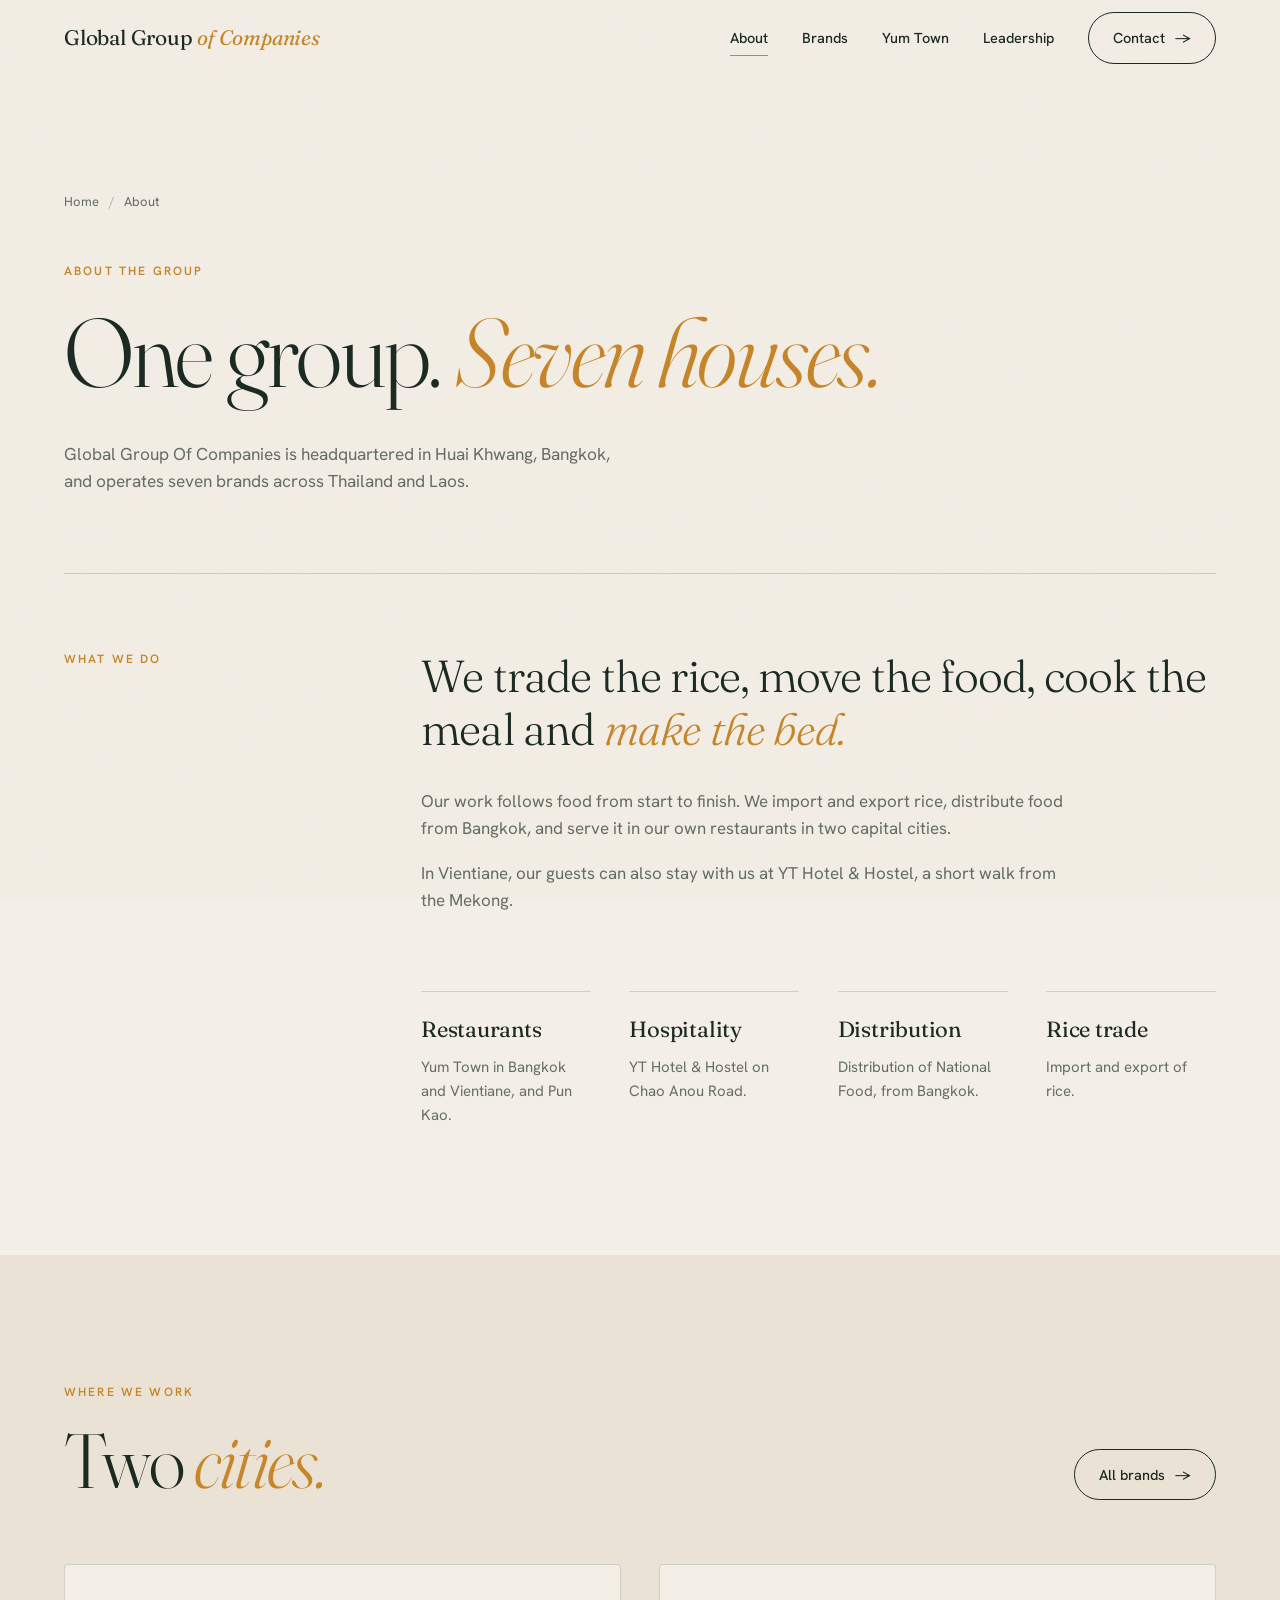
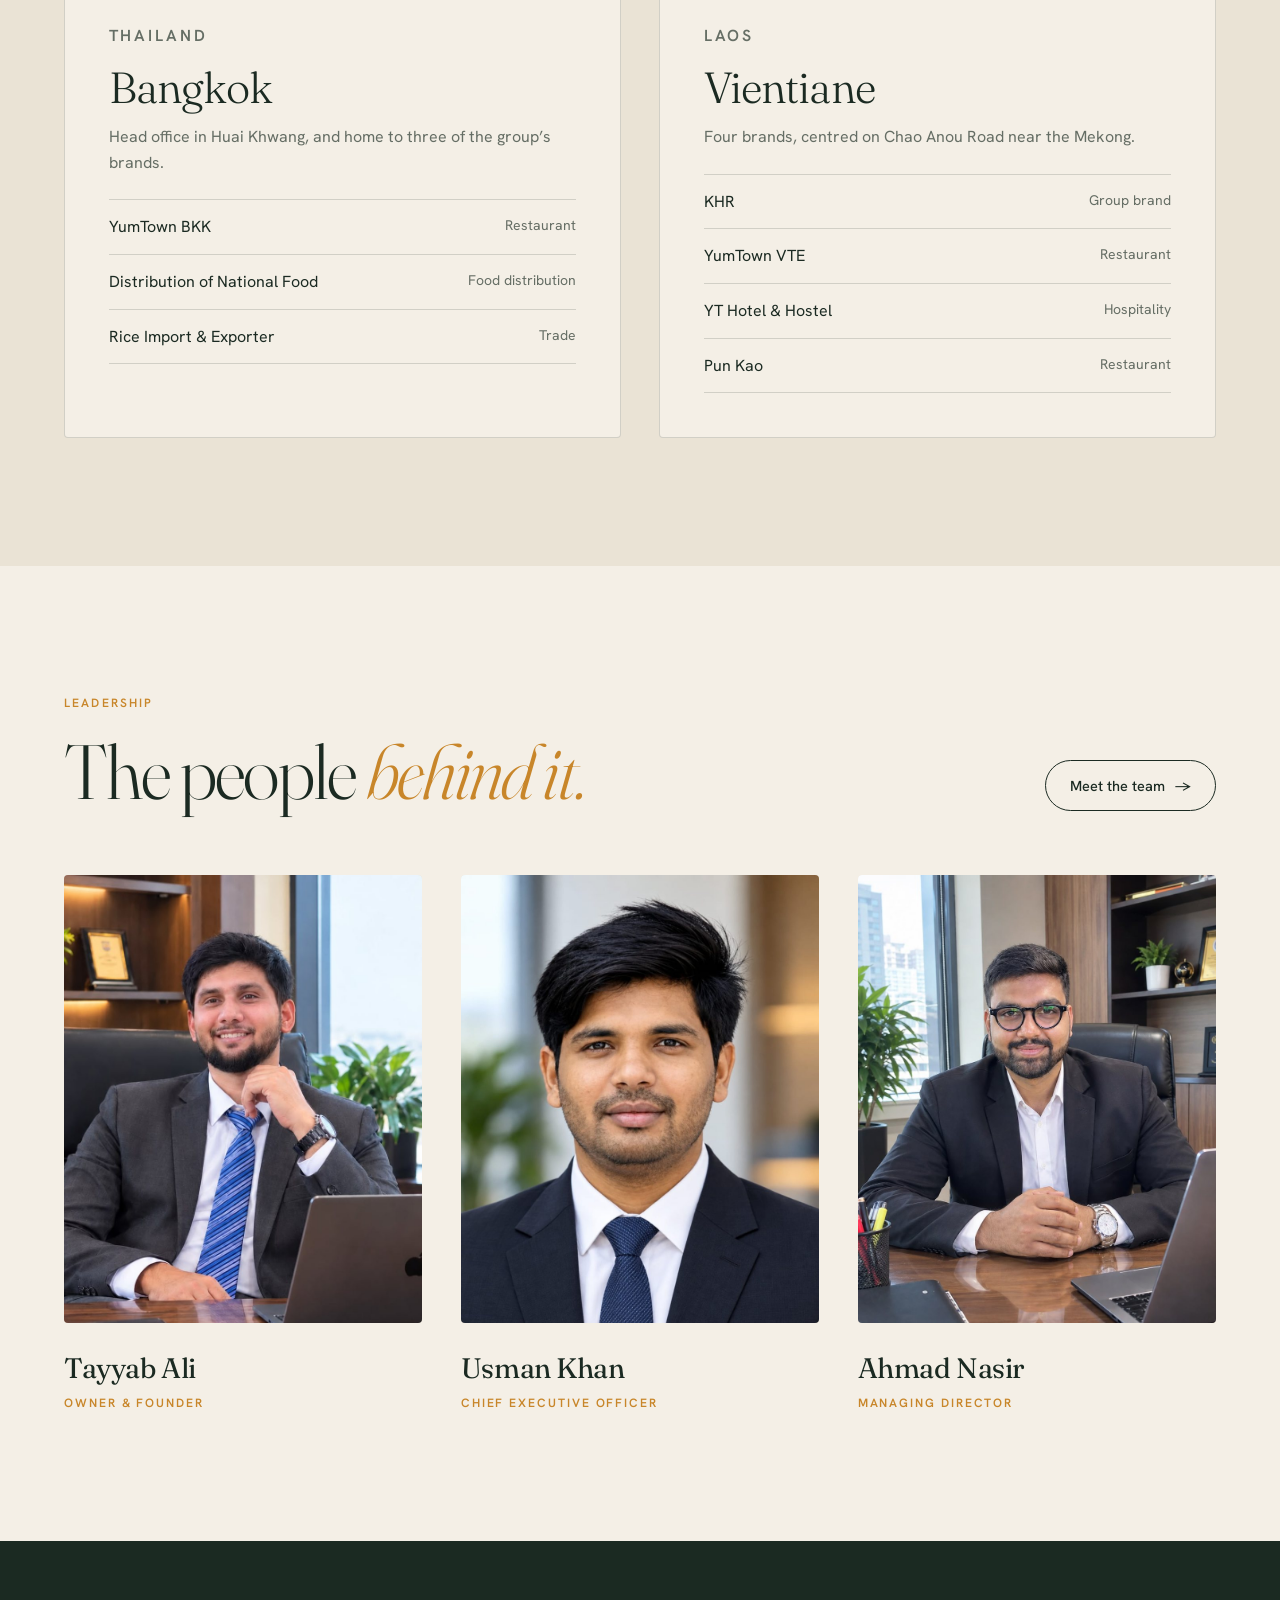
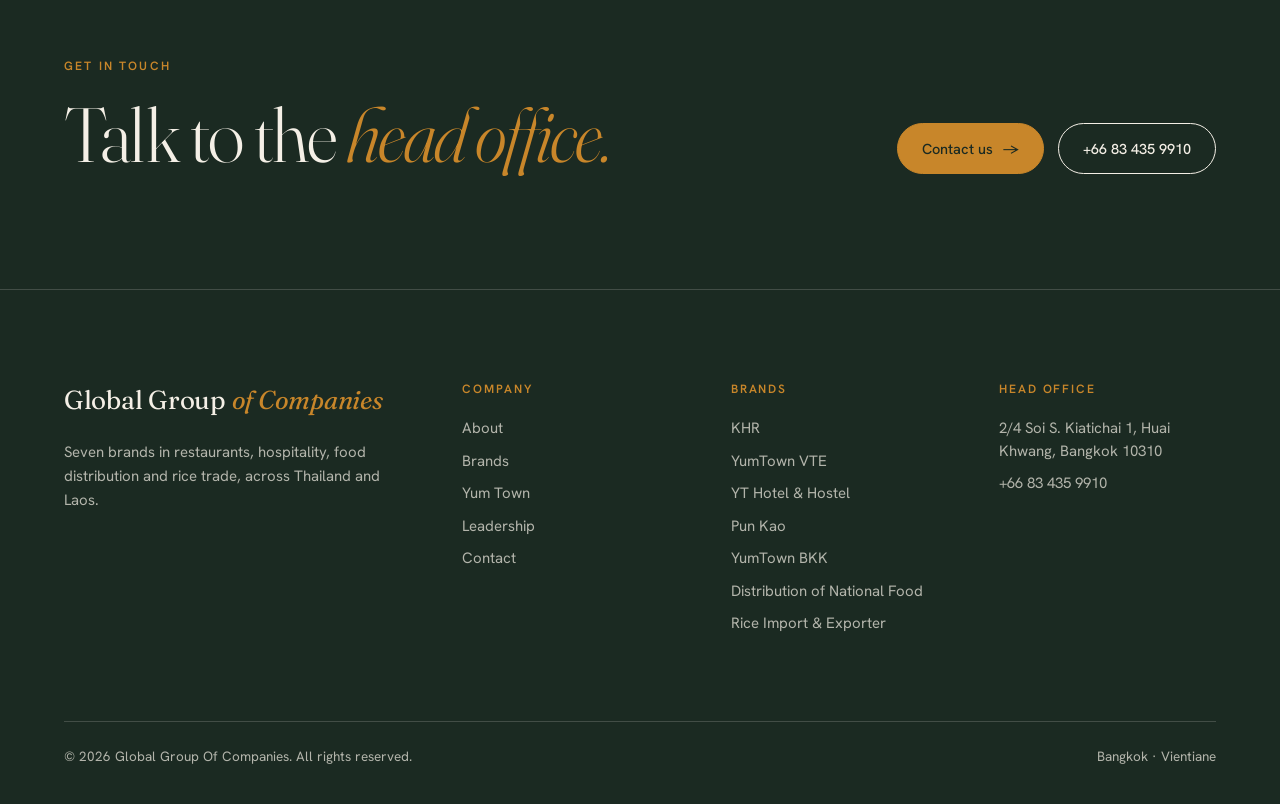
==== about.html @ f0f574a0 "Publish site" ====
<!DOCTYPE html>
<html lang="en">
<head>
<meta charset="utf-8">
<meta name="viewport" content="width=device-width, initial-scale=1">
<title>About | Global Group Of Companies</title>
<meta name="description" content="About Global Group Of Companies: a Bangkok-headquartered group of seven brands in restaurants, hospitality, food distribution and rice trade in Thailand and Laos.">
<meta name="theme-color" content="#1B2A22">
<meta property="og:title" content="About | Global Group Of Companies">
<meta property="og:description" content="About Global Group Of Companies: a Bangkok-headquartered group of seven brands in restaurants, hospitality, food distribution and rice trade in Thailand and Laos.">
<meta property="og:type" content="website">
<link rel="icon" href="data:image/svg+xml,%3Csvg xmlns='http://www.w3.org/2000/svg' viewBox='0 0 64 64'%3E%3Crect width='64' height='64' rx='12' fill='%231B2A22'/%3E%3Ctext x='32' y='43' font-family='Georgia,serif' font-size='34' fill='%23C8862A' text-anchor='middle'%3EG%3C/text%3E%3C/svg%3E">
<link rel="preconnect" href="https://fonts.googleapis.com">
<link rel="preconnect" href="https://fonts.gstatic.com" crossorigin>
<link href="https://fonts.googleapis.com/css2?family=Fraunces:ital,opsz,wght@0,9..144,300..600;1,9..144,300..500&family=Hanken+Grotesk:wght@400;500;600&display=swap" rel="stylesheet">
<link rel="stylesheet" href="assets/style.css">
<script>document.documentElement.classList.add('js');</script>
</head>
<body>

<header class="site-header">
  <div class="wrap nav">
    <a href="index.html" class="wordmark" aria-label="Global Group Of Companies, home">Global Group <span>of Companies</span></a>
    <nav class="nav-links" id="nav-links" aria-label="Main">
      <a href="about.html" aria-current="page">About</a>
      <a href="brands.html">Brands</a>
      <a href="yum-town.html">Yum Town</a>
      <a href="leadership.html">Leadership</a>
      <a href="contact.html" class="btn">Contact <span class="arrow" aria-hidden="true">&rarr;</span></a>
    </nav>
    <button class="nav-toggle" id="nav-toggle" aria-label="Open menu" aria-expanded="false" aria-controls="nav-links"><span></span><span></span></button>
  </div>
</header>

<main>

<section class="page-hero">
  <div class="wrap">
    <nav class="crumbs reveal" aria-label="Breadcrumb">
      <a href="index.html">Home</a>
      <span aria-hidden="true">/</span> <span aria-current="page">About</span>
    </nav>
    <p class="eyebrow reveal">About the group</p>
    <h1 class="display reveal" style="--d:.08s">One group. <em>Seven houses.</em></h1>
    <p class="lede reveal" style="--d:.16s">Global Group Of Companies is headquartered in Huai Khwang, Bangkok, and operates seven brands across Thailand and Laos.</p>
    <div class="rule"></div>
  </div>
</section>

<section class="section" style="padding-top:0">
  <div class="wrap">
    <div class="split">
      <p class="eyebrow reveal">What we do</p>
      <div>
        <p class="big reveal">We trade the rice, move the food, cook the meal and <em>make the bed.</em></p>
        <div class="prose reveal">
          <p>Our work follows food from start to finish. We import and export rice, distribute food from Bangkok, and serve it in our own restaurants in two capital cities.</p>
          <p>In Vientiane, our guests can also stay with us at YT Hotel &amp; Hostel, a short walk from the Mekong.</p>
        </div>

        <div class="pillars">
          <div class="pillar reveal"><h3>Restaurants</h3><p>Yum Town in Bangkok and Vientiane, and Pun Kao.</p></div>
          <div class="pillar reveal" style="--d:.08s"><h3>Hospitality</h3><p>YT Hotel &amp; Hostel on Chao Anou Road.</p></div>
          <div class="pillar reveal" style="--d:.16s"><h3>Distribution</h3><p>Distribution of National Food, from Bangkok.</p></div>
          <div class="pillar reveal" style="--d:.24s"><h3>Rice trade</h3><p>Import and export of rice.</p></div>
        </div>
      </div>
    </div>
  </div>
</section>

<section class="section tint">
  <div class="wrap">
    <div class="section-head">
      <div>
        <p class="eyebrow reveal">Where we work</p>
        <h2 class="display reveal" style="--d:.08s">Two <em>cities.</em></h2>
      </div>
      <a class="btn reveal" href="brands.html">All brands <span class="arrow" aria-hidden="true">&rarr;</span></a>
    </div>

    <div class="cards">
      <div class="card reveal" style="--d:0.0s">
        <p class="eyebrow">Thailand</p>
        <h3>Bangkok</h3>
        <p>Head office in Huai Khwang, and home to three of the group&rsquo;s brands.</p>
        <ul>
          <li><a href="brands/yumtown-bangkok.html">YumTown BKK <span>Restaurant</span></a></li>
          <li><a href="brands/distribution-of-national-food.html">Distribution of National Food <span>Food distribution</span></a></li>
          <li><a href="brands/rice-import-export.html">Rice Import &amp; Exporter <span>Trade</span></a></li>
        </ul>
      </div>
      <div class="card reveal" style="--d:0.1s">
        <p class="eyebrow">Laos</p>
        <h3>Vientiane</h3>
        <p>Four brands, centred on Chao Anou Road near the Mekong.</p>
        <ul>
          <li><a href="brands/khr.html">KHR <span>Group brand</span></a></li>
          <li><a href="brands/yumtown-vientiane.html">YumTown VTE <span>Restaurant</span></a></li>
          <li><a href="brands/yt-hotel-hostel.html">YT Hotel &amp; Hostel <span>Hospitality</span></a></li>
          <li><a href="brands/pun-kao.html">Pun Kao <span>Restaurant</span></a></li>
        </ul>
      </div>
    </div>
  </div>
</section>

<section class="section">
  <div class="wrap">
    <div class="section-head">
      <div>
        <p class="eyebrow reveal">Leadership</p>
        <h2 class="display reveal" style="--d:.08s">The people <em>behind it.</em></h2>
      </div>
      <a class="btn reveal" href="leadership.html">Meet the team <span class="arrow" aria-hidden="true">&rarr;</span></a>
    </div>

    <div class="people-grid">
      <div class="person reveal" style="--d:0.0s">
        <div class="portrait"><img src="images/tayyab-ali.jpg" alt="Tayyab Ali" decoding="async"></div>
        <h3>Tayyab Ali</h3>
        <p class="role">Owner &amp; Founder</p>
      </div>
      <div class="person reveal" style="--d:0.1s">
        <div class="portrait"><img src="images/usman-khan.jpg" alt="Usman Khan" decoding="async"></div>
        <h3>Usman Khan</h3>
        <p class="role">Chief Executive Officer</p>
      </div>
      <div class="person reveal" style="--d:0.2s">
        <div class="portrait"><img src="images/ahmad-nasir.jpg" alt="Ahmad Nasir" decoding="async"></div>
        <h3>Ahmad Nasir</h3>
        <p class="role">Managing Director</p>
      </div>
    </div>
  </div>
</section>

<section class="cta dark">
  <div class="wrap cta-grid">
    <div>
      <p class="eyebrow reveal">Get in touch</p>
      <h2 class="display reveal" style="--d:.08s">Talk to the <em>head office.</em></h2>
    </div>
    <div class="actions reveal" style="--d:.16s">
      <a class="btn solid" href="contact.html">Contact us <span class="arrow" aria-hidden="true">&rarr;</span></a>
      <a class="btn" href="tel:+66834359910">+66 83 435 9910</a>
    </div>
  </div>
</section>
</main>

<footer class="site-footer">
  <div class="wrap">
    <div class="foot-grid">
      <div>
        <a href="index.html" class="wordmark">Global Group <span>of Companies</span></a>
        <p>Seven brands in restaurants, hospitality, food distribution and rice trade, across Thailand and Laos.</p>
      </div>
      <div>
        <h4>Company</h4>
        <ul>
          <li><a href="about.html">About</a></li>
          <li><a href="brands.html">Brands</a></li>
          <li><a href="yum-town.html">Yum Town</a></li>
          <li><a href="leadership.html">Leadership</a></li>
          <li><a href="contact.html">Contact</a></li>
        </ul>
      </div>
      <div>
        <h4>Brands</h4>
        <ul>
          <li><a href="brands/khr.html">KHR</a></li>
          <li><a href="brands/yumtown-vientiane.html">YumTown VTE</a></li>
          <li><a href="brands/yt-hotel-hostel.html">YT Hotel &amp; Hostel</a></li>
          <li><a href="brands/pun-kao.html">Pun Kao</a></li>
          <li><a href="brands/yumtown-bangkok.html">YumTown BKK</a></li>
          <li><a href="brands/distribution-of-national-food.html">Distribution of National Food</a></li>
          <li><a href="brands/rice-import-export.html">Rice Import &amp; Exporter</a></li>
        </ul>
      </div>
      <div>
        <h4>Head office</h4>
        <ul>
          <li>2/4 Soi S. Kiatichai 1, Huai Khwang, Bangkok 10310</li>
          <li><a href="tel:+66834359910">+66 83 435 9910</a></li>
        </ul>
      </div>
    </div>
    <div class="foot-base">
      <span>&copy; <span data-year>2026</span> Global Group Of Companies. All rights reserved.</span>
      <span>Bangkok &middot; Vientiane</span>
    </div>
  </div>
</footer>

<script src="assets/main.js"></script>
</body>
</html>
---- assets/style.css ----
:root {
  --paper: #F4EFE6;
  --paper-deep: #EAE3D5;
  --ink: #1B2A22;
  --forest: #24402F;
  --saffron: #C8862A;
  --line: rgba(27, 42, 34, .16);
  --line-light: rgba(244, 239, 230, .18);
  --muted: rgba(27, 42, 34, .66);
  --muted-light: rgba(244, 239, 230, .7);
  --serif: "Fraunces", Georgia, "Times New Roman", serif;
  --sans: "Hanken Grotesk", "Helvetica Neue", Arial, sans-serif;
  --gutter: clamp(20px, 5vw, 72px);
  --section: clamp(80px, 10vw, 152px);
  --ease: cubic-bezier(.2, .7, .2, 1);
}

*, *::before, *::after { box-sizing: border-box; }
html { scroll-behavior: smooth; -webkit-text-size-adjust: 100%; }
body {
  margin: 0;
  background: var(--paper);
  color: var(--ink);
  font-family: var(--sans);
  font-size: 17px;
  line-height: 1.6;
  -webkit-font-smoothing: antialiased;
  overflow-x: hidden;
}
img, svg, iframe { display: block; max-width: 100%; }
a { color: inherit; text-decoration: none; }
h1, h2, h3, p, dl, dd { margin: 0; }
ul { margin: 0; padding: 0; list-style: none; }
:focus-visible { outline: 2px solid var(--saffron); outline-offset: 4px; border-radius: 2px; }
::selection { background: var(--saffron); color: var(--paper); }

/* film grain */
body::after {
  content: "";
  position: fixed; inset: 0;
  pointer-events: none;
  z-index: 100;
  opacity: .07;
  mix-blend-mode: multiply;
  background-image: url("data:image/svg+xml,%3Csvg xmlns='http://www.w3.org/2000/svg' width='180' height='180'%3E%3Cfilter id='n'%3E%3CfeTurbulence type='fractalNoise' baseFrequency='.9' numOctaves='2' stitchTiles='stitch'/%3E%3C/filter%3E%3Crect width='100%25' height='100%25' filter='url(%23n)'/%3E%3C/svg%3E");
}

.wrap { max-width: 1320px; margin: 0 auto; padding: 0 var(--gutter); }
.section { padding: var(--section) 0; }
.tint { background: var(--paper-deep); }
.dark { background: var(--ink); color: var(--paper); }
.eyebrow {
  font-size: 12px;
  font-weight: 600;
  letter-spacing: .18em;
  text-transform: uppercase;
  color: var(--saffron);
}
.display {
  font-family: var(--serif);
  font-weight: 300;
  font-variation-settings: "opsz" 144;
  letter-spacing: -.025em;
  line-height: 1.02;
}
.display em { font-style: italic; font-weight: 300; color: var(--saffron); }
.lede { max-width: 32em; font-size: clamp(17px, 1.35vw, 20px); color: var(--muted); }
.dark .lede { color: var(--muted-light); }

/* hairline that draws in */
.rule { height: 1px; background: var(--line); transform-origin: left; }
.dark .rule { background: var(--line-light); }
.js .rule { transform: scaleX(0); transition: transform 1.2s var(--ease); }
.js .rule.in { transform: scaleX(1); }

/* reveal */
.js .reveal { opacity: 0; transform: translateY(22px); transition: opacity .9s var(--ease), transform .9s var(--ease); transition-delay: var(--d, 0s); }
.js .reveal.in { opacity: 1; transform: none; }

/* ---------- header ---------- */
.site-header {
  position: fixed; top: 0; left: 0; right: 0;
  z-index: 50;
  transition: background .4s var(--ease), box-shadow .4s var(--ease);
}
.site-header.scrolled {
  background: rgba(244, 239, 230, .92);
  backdrop-filter: blur(12px);
  -webkit-backdrop-filter: blur(12px);
  box-shadow: 0 1px 0 var(--line);
}
.nav { display: flex; align-items: center; justify-content: space-between; height: 76px; }
.wordmark { font-family: var(--serif); font-size: 21px; letter-spacing: -.01em; white-space: nowrap; }
.wordmark span { color: var(--saffron); font-style: italic; }
.nav-links { display: flex; align-items: center; gap: 34px; font-size: 14.5px; font-weight: 500; }
.nav-links a:not(.btn) { position: relative; padding: 6px 0; }
.nav-links a:not(.btn)::after {
  content: ""; position: absolute; left: 0; bottom: 0;
  width: 100%; height: 1px; background: currentColor;
  transform: scaleX(0); transform-origin: right;
  transition: transform .45s var(--ease);
}
.nav-links a:not(.btn):hover::after { transform: scaleX(1); transform-origin: left; }
.nav-links a[aria-current="page"]:not(.btn)::after { transform: scaleX(1); background: var(--saffron); }

.btn {
  display: inline-flex; align-items: center; gap: 10px;
  padding: 13px 24px;
  border: 1px solid var(--ink);
  border-radius: 999px;
  font-size: 14.5px; font-weight: 500;
  transition: background .35s var(--ease), color .35s var(--ease), border-color .35s var(--ease);
}
.btn:hover { background: var(--ink); color: var(--paper); }
.btn.solid { background: var(--ink); color: var(--paper); }
.btn.solid:hover { background: var(--saffron); border-color: var(--saffron); }
.dark .btn { border-color: var(--paper); }
.dark .btn:hover { background: var(--paper); color: var(--ink); }
.dark .btn.solid { background: var(--saffron); border-color: var(--saffron); color: var(--ink); }
.dark .btn.solid:hover { background: var(--paper); border-color: var(--paper); }
.btn .arrow { transition: transform .35s var(--ease); }
.btn:hover .arrow { transform: translateX(4px); }
.actions { display: flex; flex-wrap: wrap; gap: 14px; margin-top: 40px; }
.text-link { font-size: 15px; font-weight: 500; border-bottom: 1px solid currentColor; padding-bottom: 3px; transition: color .3s; }
.text-link:hover { color: var(--saffron); }

.nav-toggle {
  display: none;
  width: 44px; height: 44px;
  margin-right: -10px;
  border: 0; background: none; color: inherit; cursor: pointer;
  position: relative;
}
.nav-toggle span {
  position: absolute; left: 11px; right: 11px; height: 1.5px; background: currentColor;
  transition: transform .4s var(--ease), top .4s var(--ease);
}
.nav-toggle span:first-child { top: 18px; }
.nav-toggle span:last-child { top: 26px; }
.nav-open .nav-toggle span:first-child { top: 22px; transform: rotate(45deg); }
.nav-open .nav-toggle span:last-child { top: 22px; transform: rotate(-45deg); }

/* ---------- home hero ---------- */
.hero { padding: clamp(140px, 17vw, 220px) 0 clamp(64px, 8vw, 112px); position: relative; }
.hero-grid { display: grid; grid-template-columns: minmax(0, 1.25fr) minmax(0, 1fr); gap: clamp(32px, 5vw, 80px); align-items: end; }
.hero h1 { font-size: clamp(54px, 9.2vw, 148px); margin-top: 28px; }
.hero .lede { margin-top: clamp(28px, 3vw, 44px); }
.route { width: 100%; height: auto; overflow: visible; will-change: transform; }
.route text { font-family: var(--sans); fill: var(--ink); }
.route .place { font-family: var(--serif); font-size: 30px; letter-spacing: -.01em; }
.route .coord { font-size: 11px; letter-spacing: .14em; fill: var(--muted); }
.route .arc { fill: none; stroke: var(--ink); stroke-width: 1; stroke-dasharray: 3 7; }
.route .arc-draw { fill: none; stroke: var(--saffron); stroke-width: 1.5; stroke-dasharray: 620; stroke-dashoffset: 620; animation: draw 2.6s var(--ease) .5s forwards; }
.route .ring { fill: none; stroke: var(--saffron); stroke-width: 1; transform-box: fill-box; transform-origin: center; animation: pulse 3.6s ease-out infinite; }
.route .ring.b { animation-delay: 1.8s; }
.route .dot { fill: var(--saffron); }
.route .river { fill: none; stroke: var(--line); stroke-width: 1; }
@keyframes draw { to { stroke-dashoffset: 0; } }
@keyframes pulse { 0% { transform: scale(1); opacity: .9; } 100% { transform: scale(4.2); opacity: 0; } }

.facts {
  display: grid; grid-template-columns: repeat(3, minmax(0, 1fr));
  gap: 24px;
  margin-top: clamp(56px, 7vw, 104px);
  padding-top: 28px;
  position: relative;
}
.facts .rule { position: absolute; top: 0; left: 0; right: 0; }
.fact b { display: block; font-family: var(--serif); font-weight: 300; font-size: clamp(34px, 3.6vw, 54px); line-height: 1; letter-spacing: -.02em; }
.fact span { display: block; margin-top: 10px; font-size: 14px; color: var(--muted); }

/* ---------- inner page hero ---------- */
.page-hero { padding: clamp(136px, 15vw, 200px) 0 clamp(48px, 6vw, 88px); }
.crumbs { display: flex; flex-wrap: wrap; gap: 10px; font-size: 13px; color: var(--muted); margin-bottom: clamp(28px, 4vw, 48px); }
.crumbs a { border-bottom: 1px solid transparent; transition: border-color .3s, color .3s; }
.crumbs a:hover { color: var(--ink); border-color: var(--ink); }
.crumbs span[aria-hidden] { opacity: .5; }
.page-hero h1 { font-size: clamp(46px, 7.6vw, 120px); margin-top: 22px; max-width: 12em; }
.page-hero .lede { margin-top: clamp(24px, 3vw, 40px); }
.page-hero .rule { margin-top: clamp(48px, 6vw, 88px); }

/* ---------- statement ---------- */
.split { display: grid; grid-template-columns: minmax(0, 1fr) minmax(0, 2.6fr); gap: clamp(24px, 4vw, 64px); }
.big {
  font-family: var(--serif); font-weight: 300;
  font-size: clamp(27px, 3.5vw, 52px);
  line-height: 1.18; letter-spacing: -.018em;
}
.big em { color: var(--saffron); font-style: italic; }
.prose { max-width: 38em; margin-top: 32px; color: var(--muted); }
.prose p + p { margin-top: 1em; }
.pillars { display: grid; grid-template-columns: repeat(4, minmax(0, 1fr)); gap: clamp(20px, 3vw, 48px); margin-top: clamp(48px, 6vw, 88px); }
.pillar { padding-top: 20px; border-top: 1px solid var(--line); }
.pillar h3 { font-family: var(--serif); font-weight: 400; font-size: 22px; letter-spacing: -.01em; }
.pillar p { margin-top: 8px; font-size: 15px; color: var(--muted); }

/* ---------- section head ---------- */
.section-head { display: flex; align-items: end; justify-content: space-between; gap: 32px; flex-wrap: wrap; margin-bottom: clamp(40px, 5vw, 72px); }
.section-head h2 { font-size: clamp(40px, 6vw, 92px); margin-top: 20px; }
.section-head > p { max-width: 24em; color: var(--muted); font-size: 16px; }
.dark .section-head > p { color: var(--muted-light); }

/* ---------- brand list ---------- */
.group-label { display: flex; align-items: baseline; justify-content: space-between; gap: 16px; margin: clamp(48px, 6vw, 80px) 0 8px; }
.group-label:first-child { margin-top: 0; }
.group-label h3 { font-family: var(--serif); font-weight: 300; font-size: clamp(26px, 2.6vw, 38px); letter-spacing: -.015em; }
.group-label span { font-size: 13px; color: var(--muted); }
.dark .group-label span { color: var(--muted-light); }
.brand {
  display: grid;
  grid-template-columns: 72px minmax(0, 1.5fr) minmax(0, 1.2fr) minmax(0, .9fr);
  gap: 24px;
  align-items: baseline;
  padding: clamp(24px, 2.6vw, 38px) 0;
  border-top: 1px solid var(--line);
  position: relative;
}
.brand:last-child { border-bottom: 1px solid var(--line); }
.dark .brand { border-color: var(--line-light); }
.brand::before {
  content: ""; position: absolute; left: 0; top: -1px; height: 1px; width: 100%;
  background: var(--saffron);
  transform: scaleX(0); transform-origin: left;
  transition: transform .7s var(--ease);
}
.brand:hover::before { transform: scaleX(1); }
.brand-no { font-size: 12px; letter-spacing: .16em; color: var(--saffron); font-weight: 600; }
.brand-name { font-family: var(--serif); font-weight: 300; font-size: clamp(30px, 3.6vw, 56px); line-height: 1.05; letter-spacing: -.02em; transition: transform .6s var(--ease); }
.brand:hover .brand-name { transform: translateX(14px); }
.brand-kind { display: block; margin-top: 10px; font-family: var(--sans); font-size: 12px; font-weight: 600; letter-spacing: .16em; text-transform: uppercase; color: var(--muted); }
.brand-where { font-size: 15px; color: var(--muted); line-height: 1.55; }
.brand-where b { display: block; color: var(--ink); font-weight: 500; margin-bottom: 2px; }
.dark .brand-kind, .dark .brand-where { color: var(--muted-light); }
.dark .brand-where b { color: var(--paper); }
.brand-go { font-size: 15px; justify-self: end; text-align: right; white-space: nowrap; }
.brand-go .arrow { display: inline-block; margin-left: 8px; color: var(--saffron); transition: transform .4s var(--ease); }
.brand:hover .brand-go .arrow { transform: translateX(6px); }

/* ---------- feature (yum town) ---------- */
.feature-grid { display: grid; grid-template-columns: minmax(0, 1fr) minmax(0, 1fr); gap: clamp(32px, 6vw, 104px); align-items: center; }
.feature-grid h2 { font-size: clamp(56px, 9vw, 150px); margin-top: 20px; }
.feature-grid .lede { margin-top: 28px; }
.plates { position: relative; aspect-ratio: 4 / 5; }
.plate { position: absolute; border-radius: 4px; overflow: hidden; background: var(--forest); will-change: transform; }
.plate img { position: absolute; inset: 0; width: 100%; height: 100%; object-fit: cover; }
.plate.one { inset: 0 18% 14% 0; background: radial-gradient(120% 90% at 20% 10%, #33563F 0%, var(--forest) 45%, var(--ink) 100%); }
.plate.two { inset: 46% 0 0 46%; background: radial-gradient(120% 100% at 80% 0%, #DDA04A 0%, var(--saffron) 50%, #8E5C18 100%); box-shadow: 0 30px 60px -30px rgba(27, 42, 34, .5); }
.plate svg { position: absolute; inset: 0; width: 100%; height: 100%; }
.plate .mono { position: absolute; left: 8%; bottom: 6%; font-family: var(--serif); font-style: italic; font-weight: 300; font-size: clamp(22px, 2.4vw, 34px); color: var(--paper); opacity: .92; }

/* ---------- cards ---------- */
.cards { display: grid; grid-template-columns: repeat(2, minmax(0, 1fr)); gap: clamp(20px, 3vw, 40px); }
.card {
  display: flex; flex-direction: column;
  padding: clamp(28px, 3.4vw, 52px);
  border: 1px solid var(--line);
  border-radius: 4px;
  background: var(--paper);
  transition: border-color .4s var(--ease), transform .6s var(--ease);
}
a.card:hover { border-color: var(--saffron); transform: translateY(-4px); }
.card h3 { font-family: var(--serif); font-weight: 300; font-size: clamp(32px, 3.4vw, 50px); letter-spacing: -.02em; line-height: 1.05; margin-top: 16px; }
.card > p { margin-top: 14px; color: var(--muted); font-size: 16px; }
.card ul { margin-top: 24px; border-top: 1px solid var(--line); }
.card li { border-bottom: 1px solid var(--line); }
.card li a { display: flex; justify-content: space-between; gap: 16px; padding: 14px 0; font-size: 16px; transition: color .3s, padding .4s var(--ease); }
.card li a:hover { color: var(--saffron); padding-left: 8px; }
.card li a span { color: var(--muted); font-size: 14px; }
.card .actions { margin-top: auto; padding-top: 32px; }

/* ---------- detail (brand page / location) ---------- */
.detail-grid { display: grid; grid-template-columns: minmax(0, 1fr) minmax(0, 1.15fr); gap: clamp(32px, 5vw, 88px); align-items: stretch; }
.detail-grid.flip > .map { order: -1; }
.info { border-top: 1px solid var(--line); }
.dark .info { border-color: var(--line-light); }
.info > div { display: grid; grid-template-columns: 120px minmax(0, 1fr); gap: 20px; padding: 22px 0; border-bottom: 1px solid var(--line); }
.dark .info > div { border-color: var(--line-light); }
.info dt { font-size: 12px; font-weight: 600; letter-spacing: .16em; text-transform: uppercase; color: var(--muted); padding-top: 4px; }
.dark .info dt { color: var(--muted-light); }
.info dd { font-size: 17px; line-height: 1.55; }
.info dd small { display: block; margin-top: 6px; font-size: 15px; color: var(--muted); }
.dark .info dd small { color: var(--muted-light); }
.info .tel { font-family: var(--serif); font-weight: 300; font-size: clamp(26px, 2.6vw, 38px); letter-spacing: -.01em; line-height: 1.1; transition: color .3s; }
.info .tel:hover { color: var(--saffron); }
.detail-grid h2 { font-size: clamp(38px, 4.6vw, 72px); margin: 18px 0 clamp(28px, 3vw, 44px); }
.map { position: relative; min-height: 460px; border-radius: 4px; overflow: hidden; background: var(--forest); }
.map iframe { position: absolute; inset: 0; width: 100%; height: 100%; border: 0; filter: grayscale(.55) sepia(.18) contrast(.96); }

.pager { display: grid; grid-template-columns: repeat(2, minmax(0, 1fr)); border-top: 1px solid var(--line); }
.pager a { padding: clamp(28px, 4vw, 56px) 0; transition: color .3s; }
.pager a:last-child { text-align: right; padding-left: 24px; border-left: 1px solid var(--line); }
.pager a:first-child { padding-right: 24px; }
.pager small { display: block; font-size: 12px; font-weight: 600; letter-spacing: .16em; text-transform: uppercase; color: var(--muted); }
.pager b { display: block; margin-top: 10px; font-family: var(--serif); font-weight: 300; font-size: clamp(24px, 3vw, 44px); letter-spacing: -.02em; line-height: 1.1; }
.pager a:hover { color: var(--saffron); }

/* ---------- leadership ---------- */
.people-grid { display: grid; grid-template-columns: repeat(3, minmax(0, 1fr)); gap: clamp(20px, 3vw, 48px); }
.portrait {
  aspect-ratio: 4 / 5;
  border-radius: 4px;
  background: linear-gradient(160deg, var(--paper-deep), #DCD3C0);
  display: grid; place-items: center;
  position: relative; overflow: hidden;
}
.tint .portrait { background: linear-gradient(160deg, #E1D9C8, #D3C9B3); }
.portrait img { position: absolute; inset: 0; width: 100%; height: 100%; object-fit: cover; object-position: 50% 18%; transition: transform 1.2s var(--ease); }
.person:hover .portrait img { transform: scale(1.04); }
.portrait span {
  font-family: var(--serif); font-weight: 300; font-style: italic;
  font-size: clamp(64px, 8vw, 128px); letter-spacing: -.04em;
  color: var(--forest); opacity: .34;
  transition: transform .9s var(--ease), opacity .6s;
}
.person:hover .portrait span { transform: scale(1.06); opacity: .5; }
.person h3 { margin-top: 22px; font-family: var(--serif); font-weight: 400; font-size: clamp(24px, 2.2vw, 32px); letter-spacing: -.015em; }
.person .role { margin-top: 4px; font-size: 12px; font-weight: 600; letter-spacing: .16em; text-transform: uppercase; color: var(--saffron); }

/* ---------- directory ---------- */
.directory { width: 100%; border-collapse: collapse; font-size: 16px; }
.directory th { text-align: left; font-size: 12px; font-weight: 600; letter-spacing: .16em; text-transform: uppercase; color: var(--muted); padding: 0 16px 16px 0; }
.directory td { padding: 20px 16px 20px 0; border-top: 1px solid var(--line); vertical-align: top; }
.directory tr:last-child td { border-bottom: 1px solid var(--line); }
.directory td:first-child a { font-family: var(--serif); font-size: 22px; letter-spacing: -.01em; transition: color .3s; }
.directory td:first-child a:hover, .directory td a[href^="tel"]:hover { color: var(--saffron); }
.directory td:nth-child(2) { color: var(--muted); font-size: 15px; }
.directory td:last-child { white-space: nowrap; padding-right: 0; }

/* ---------- cta band ---------- */
.cta { padding: clamp(72px, 9vw, 136px) 0; }
.cta-grid { display: flex; align-items: end; justify-content: space-between; gap: 40px; flex-wrap: wrap; }
.cta h2 { font-size: clamp(40px, 6vw, 96px); margin-top: 20px; }
.cta .actions { margin-top: 0; }

/* ---------- footer ---------- */
.site-footer { background: var(--ink); color: var(--paper); padding: clamp(56px, 7vw, 96px) 0 36px; border-top: 1px solid var(--line-light); }
.foot-grid { display: grid; grid-template-columns: minmax(0, 1.6fr) repeat(3, minmax(0, 1fr)); gap: clamp(28px, 4vw, 64px); }
.foot-grid .wordmark { font-size: 26px; }
.foot-grid > div > p { margin-top: 18px; max-width: 24em; font-size: 15px; color: var(--muted-light); }
.foot-grid h4 { margin: 0 0 18px; font-size: 12px; font-weight: 600; letter-spacing: .16em; text-transform: uppercase; color: var(--saffron); }
.foot-grid li { margin-bottom: 10px; font-size: 15px; color: var(--muted-light); line-height: 1.5; }
.foot-grid li a { transition: color .3s; }
.foot-grid li a:hover { color: var(--paper); }
.foot-base { display: flex; justify-content: space-between; gap: 16px; flex-wrap: wrap; margin-top: clamp(48px, 6vw, 80px); padding-top: 24px; border-top: 1px solid var(--line-light); font-size: 13.5px; color: var(--muted-light); }

/* ---------- tablet ---------- */
@media (max-width: 1000px) {
  .hero-grid, .feature-grid, .detail-grid, .split { grid-template-columns: minmax(0, 1fr); }
  .detail-grid.flip > .map { order: 0; }
  .hero-grid { align-items: start; }
  .route { max-width: 520px; }
  .pillars { grid-template-columns: repeat(2, minmax(0, 1fr)); }
  .brand { grid-template-columns: 48px minmax(0, 1fr) minmax(0, 1fr); }
  .brand-go { grid-column: 2 / -1; justify-self: start; text-align: left; }
  .plates { max-width: 560px; }
  .foot-grid { grid-template-columns: repeat(2, minmax(0, 1fr)); }
  .nav-links { gap: 24px; }
}

/* ---------- phone ---------- */
@media (max-width: 760px) {
  body { font-size: 16px; }
  .nav { height: 64px; }
  .wordmark { font-size: 19px; }
  .nav-toggle { display: block; }
  .nav-links {
    position: fixed; inset: 0;
    z-index: -1;
    flex-direction: column; align-items: flex-start; justify-content: center;
    gap: 4px;
    padding: 96px var(--gutter) 48px;
    background: var(--paper);
    opacity: 0; visibility: hidden;
    transition: opacity .4s var(--ease), visibility .4s;
  }
  .nav-open .nav-links { opacity: 1; visibility: visible; }
  .nav-links a:not(.btn) { font-family: var(--serif); font-weight: 300; font-size: 42px; letter-spacing: -.02em; line-height: 1.25; padding: 0; }
  .nav-links a:not(.btn)::after { display: none; }
  .nav-links a[aria-current="page"]:not(.btn) { color: var(--saffron); font-style: italic; }
  .nav-links .btn { margin-top: 28px; }
  .nav-open .site-header { background: var(--paper); box-shadow: none; }

  .hero { padding-top: 120px; }
  .hero h1 { font-size: clamp(50px, 15.5vw, 80px); }
  .page-hero { padding-top: 112px; }
  .page-hero h1 { font-size: clamp(44px, 13vw, 68px); }
  .actions .btn { flex: 1 1 auto; justify-content: center; }
  .route { display: none; }
  .facts { gap: 14px; }
  .fact span { font-size: 12.5px; line-height: 1.4; }

  .pillars { grid-template-columns: minmax(0, 1fr); gap: 0; }
  .pillar { padding: 18px 0; }

  .section-head { margin-bottom: 36px; }
  .brand { grid-template-columns: minmax(0, 1fr); gap: 12px; padding: 26px 0; }
  .brand-go { grid-column: auto; }
  .brand:hover .brand-name { transform: none; }

  .plates { aspect-ratio: 1 / 1; }
  .cards { grid-template-columns: minmax(0, 1fr); }

  .people-grid { grid-template-columns: minmax(0, 1fr); gap: 0; }
  .person { display: grid; grid-template-columns: 96px minmax(0, 1fr); column-gap: 20px; align-items: center; padding: 18px 0; border-top: 1px solid var(--line); }
  .person:last-child { border-bottom: 1px solid var(--line); }
  .portrait { aspect-ratio: 1 / 1; grid-row: span 2; }
  .portrait span { font-size: 38px; }
  .person h3 { margin-top: 0; align-self: end; }
  .person .role { align-self: start; }

  .info > div { grid-template-columns: minmax(0, 1fr); gap: 6px; padding: 18px 0; }
  .map { min-height: 340px; }

  .directory thead { display: none; }
  .directory, .directory tbody, .directory tr, .directory td { display: block; }
  .directory tr { padding: 20px 0; border-top: 1px solid var(--line); }
  .directory tr:last-child { border-bottom: 1px solid var(--line); }
  .directory td, .directory tr:last-child td { padding: 0; border: 0; }
  .directory td + td { margin-top: 6px; }

  .pager b { font-size: 22px; }
  .cta-grid { align-items: start; flex-direction: column; gap: 32px; }
  .cta .actions { width: 100%; }
  .foot-grid { grid-template-columns: minmax(0, 1fr); gap: 36px; }
}

@media (prefers-reduced-motion: reduce) {
  html { scroll-behavior: auto; }
  *, *::before, *::after { animation: none !important; transition: none !important; }
  .js .reveal { opacity: 1; transform: none; }
  .js .rule { transform: none; }
  .route .arc-draw { stroke-dashoffset: 0; }
}
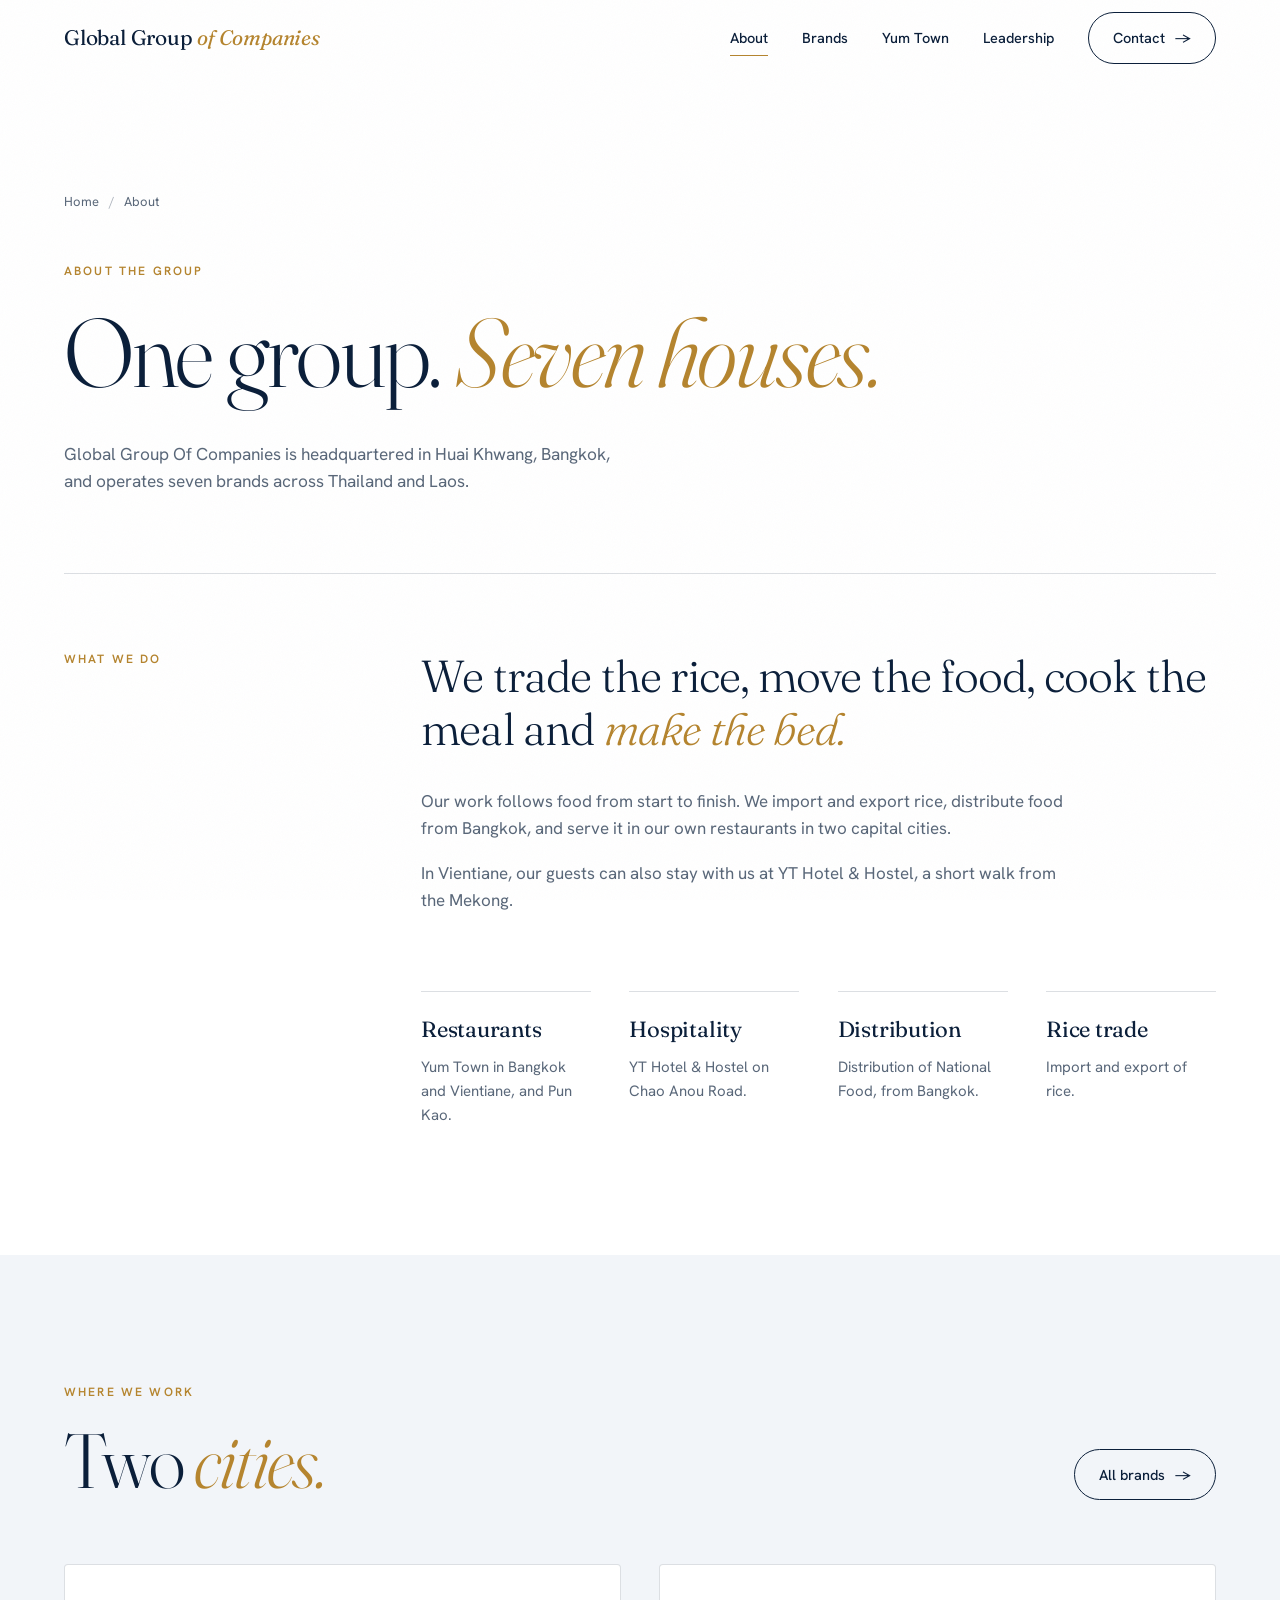
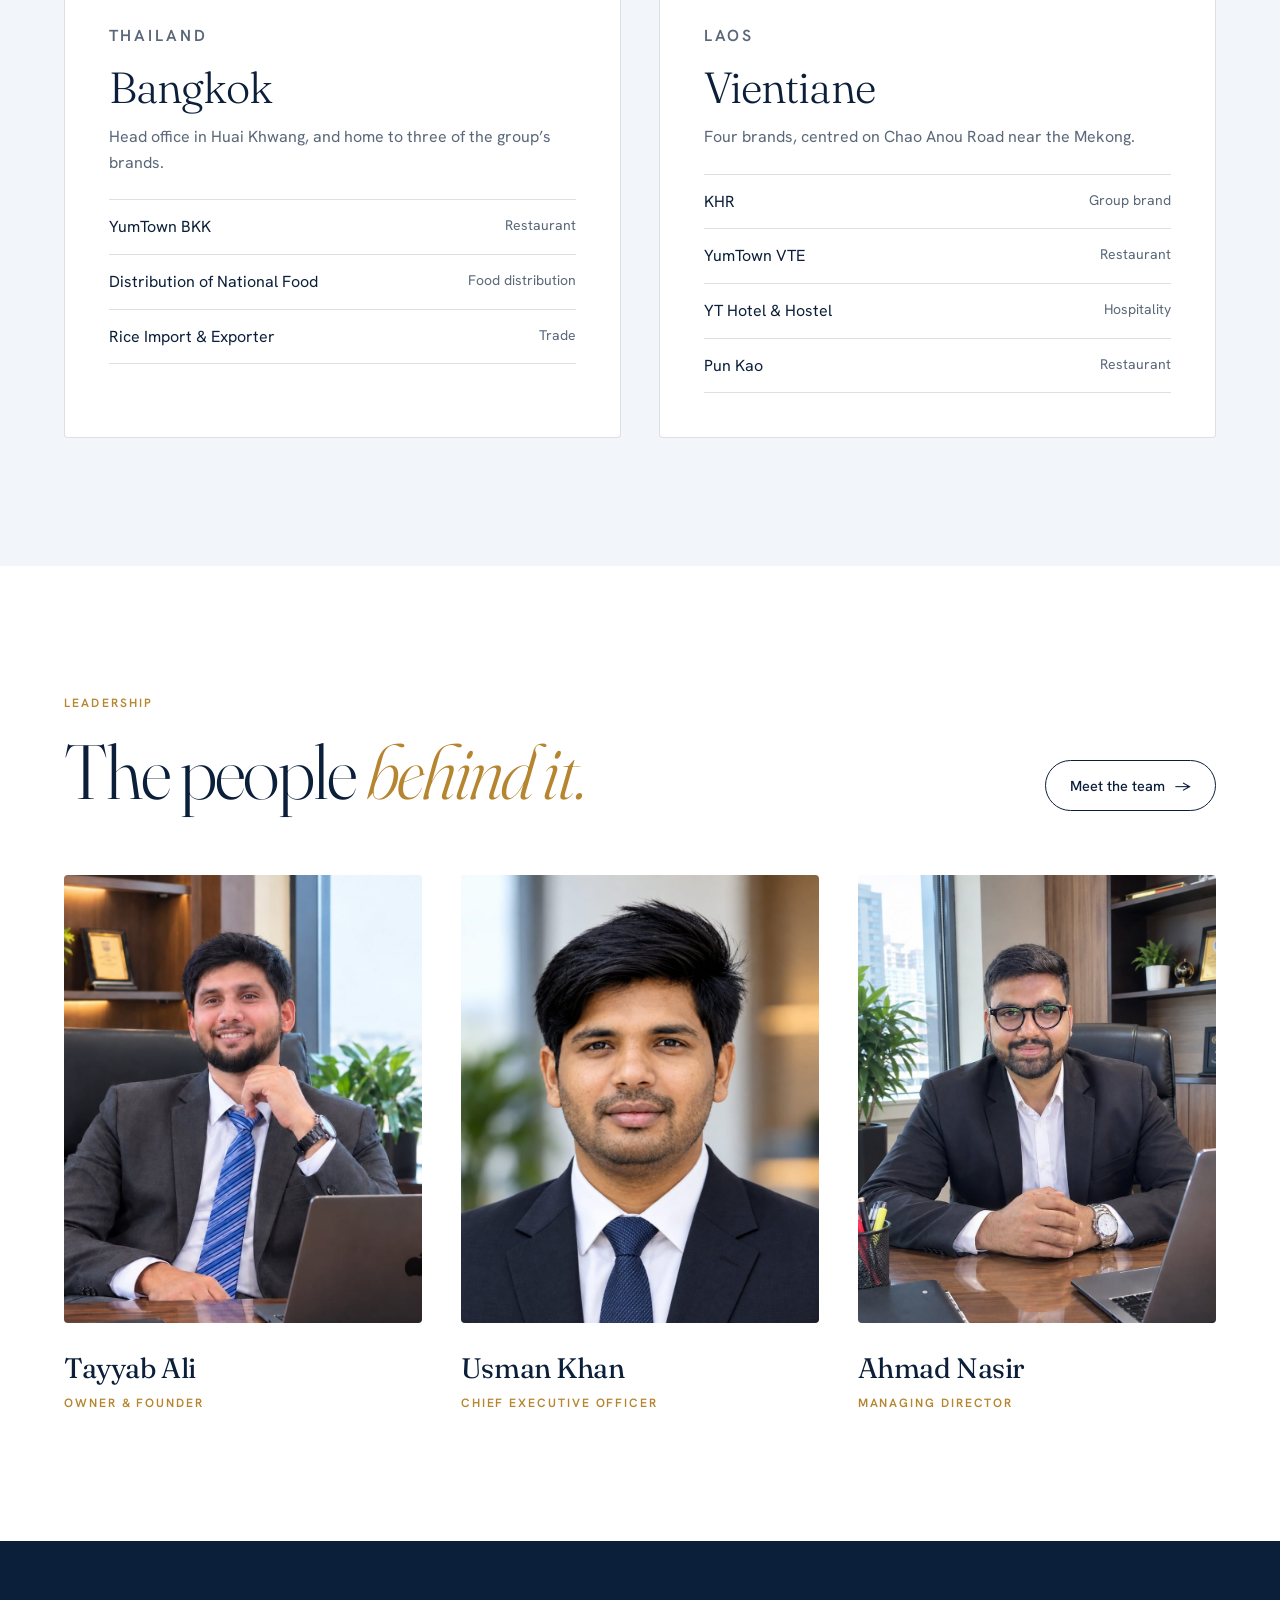
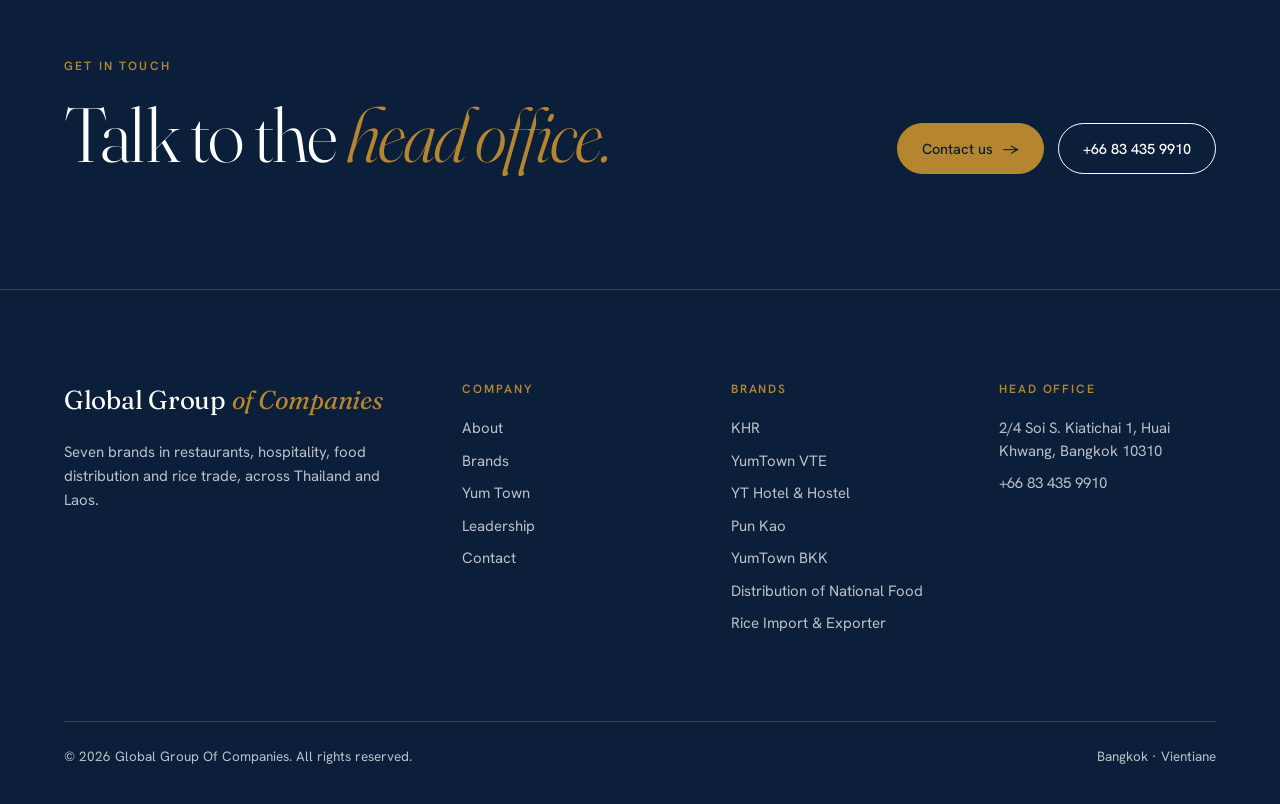
==== commit a868c010: "Update colours to navy, white and gold" ====
--- a/about.html
+++ b/about.html
@@ -5,11 +5,11 @@
 <meta name="viewport" content="width=device-width, initial-scale=1">
 <title>About | Global Group Of Companies</title>
 <meta name="description" content="About Global Group Of Companies: a Bangkok-headquartered group of seven brands in restaurants, hospitality, food distribution and rice trade in Thailand and Laos.">
-<meta name="theme-color" content="#1B2A22">
+<meta name="theme-color" content="#0B1F3A">
 <meta property="og:title" content="About | Global Group Of Companies">
 <meta property="og:description" content="About Global Group Of Companies: a Bangkok-headquartered group of seven brands in restaurants, hospitality, food distribution and rice trade in Thailand and Laos.">
 <meta property="og:type" content="website">
-<link rel="icon" href="data:image/svg+xml,%3Csvg xmlns='http://www.w3.org/2000/svg' viewBox='0 0 64 64'%3E%3Crect width='64' height='64' rx='12' fill='%231B2A22'/%3E%3Ctext x='32' y='43' font-family='Georgia,serif' font-size='34' fill='%23C8862A' text-anchor='middle'%3EG%3C/text%3E%3C/svg%3E">
+<link rel="icon" href="data:image/svg+xml,%3Csvg xmlns='http://www.w3.org/2000/svg' viewBox='0 0 64 64'%3E%3Crect width='64' height='64' rx='12' fill='%230B1F3A'/%3E%3Ctext x='32' y='43' font-family='Georgia,serif' font-size='34' fill='%23B5852F' text-anchor='middle'%3EG%3C/text%3E%3C/svg%3E">
 <link rel="preconnect" href="https://fonts.googleapis.com">
 <link rel="preconnect" href="https://fonts.gstatic.com" crossorigin>
 <link href="https://fonts.googleapis.com/css2?family=Fraunces:ital,opsz,wght@0,9..144,300..600;1,9..144,300..500&family=Hanken+Grotesk:wght@400;500;600&display=swap" rel="stylesheet">
--- a/assets/style.css
+++ b/assets/style.css
@@ -1,13 +1,13 @@
 :root {
-  --paper: #F4EFE6;
-  --paper-deep: #EAE3D5;
-  --ink: #1B2A22;
-  --forest: #24402F;
-  --saffron: #C8862A;
-  --line: rgba(27, 42, 34, .16);
-  --line-light: rgba(244, 239, 230, .18);
-  --muted: rgba(27, 42, 34, .66);
-  --muted-light: rgba(244, 239, 230, .7);
+  --paper: #FFFFFF;
+  --paper-deep: #F2F5F9;
+  --ink: #0B1F3A;
+  --forest: #15355E;
+  --saffron: #B5852F;
+  --line: rgba(11, 31, 58, .14);
+  --line-light: rgba(255, 255, 255, .18);
+  --muted: rgba(11, 31, 58, .68);
+  --muted-light: rgba(255, 255, 255, .72);
   --serif: "Fraunces", Georgia, "Times New Roman", serif;
   --sans: "Hanken Grotesk", "Helvetica Neue", Arial, sans-serif;
   --gutter: clamp(20px, 5vw, 72px);
@@ -40,7 +40,7 @@
   position: fixed; inset: 0;
   pointer-events: none;
   z-index: 100;
-  opacity: .07;
+  opacity: .035;
   mix-blend-mode: multiply;
   background-image: url("data:image/svg+xml,%3Csvg xmlns='http://www.w3.org/2000/svg' width='180' height='180'%3E%3Cfilter id='n'%3E%3CfeTurbulence type='fractalNoise' baseFrequency='.9' numOctaves='2' stitchTiles='stitch'/%3E%3C/filter%3E%3Crect width='100%25' height='100%25' filter='url(%23n)'/%3E%3C/svg%3E");
 }
@@ -84,7 +84,7 @@
   transition: background .4s var(--ease), box-shadow .4s var(--ease);
 }
 .site-header.scrolled {
-  background: rgba(244, 239, 230, .92);
+  background: rgba(255, 255, 255, .94);
   backdrop-filter: blur(12px);
   -webkit-backdrop-filter: blur(12px);
   box-shadow: 0 1px 0 var(--line);
@@ -243,8 +243,8 @@
 .plates { position: relative; aspect-ratio: 4 / 5; }
 .plate { position: absolute; border-radius: 4px; overflow: hidden; background: var(--forest); will-change: transform; }
 .plate img { position: absolute; inset: 0; width: 100%; height: 100%; object-fit: cover; }
-.plate.one { inset: 0 18% 14% 0; background: radial-gradient(120% 90% at 20% 10%, #33563F 0%, var(--forest) 45%, var(--ink) 100%); }
-.plate.two { inset: 46% 0 0 46%; background: radial-gradient(120% 100% at 80% 0%, #DDA04A 0%, var(--saffron) 50%, #8E5C18 100%); box-shadow: 0 30px 60px -30px rgba(27, 42, 34, .5); }
+.plate.one { inset: 0 18% 14% 0; background: radial-gradient(120% 90% at 20% 10%, #24508A 0%, var(--forest) 45%, var(--ink) 100%); }
+.plate.two { inset: 46% 0 0 46%; background: radial-gradient(120% 100% at 80% 0%, #D2A656 0%, var(--saffron) 50%, #84601F 100%); box-shadow: 0 30px 60px -30px rgba(11, 31, 58, .45); }
 .plate svg { position: absolute; inset: 0; width: 100%; height: 100%; }
 .plate .mono { position: absolute; left: 8%; bottom: 6%; font-family: var(--serif); font-style: italic; font-weight: 300; font-size: clamp(22px, 2.4vw, 34px); color: var(--paper); opacity: .92; }
 
@@ -299,11 +299,11 @@
 .portrait {
   aspect-ratio: 4 / 5;
   border-radius: 4px;
-  background: linear-gradient(160deg, var(--paper-deep), #DCD3C0);
+  background: linear-gradient(160deg, var(--paper-deep), #DDE3EC);
   display: grid; place-items: center;
   position: relative; overflow: hidden;
 }
-.tint .portrait { background: linear-gradient(160deg, #E1D9C8, #D3C9B3); }
+.tint .portrait { background: linear-gradient(160deg, #E4E9F0, #D3DAE5); }
 .portrait img { position: absolute; inset: 0; width: 100%; height: 100%; object-fit: cover; object-position: 50% 18%; transition: transform 1.2s var(--ease); }
 .person:hover .portrait img { transform: scale(1.04); }
 .portrait span {
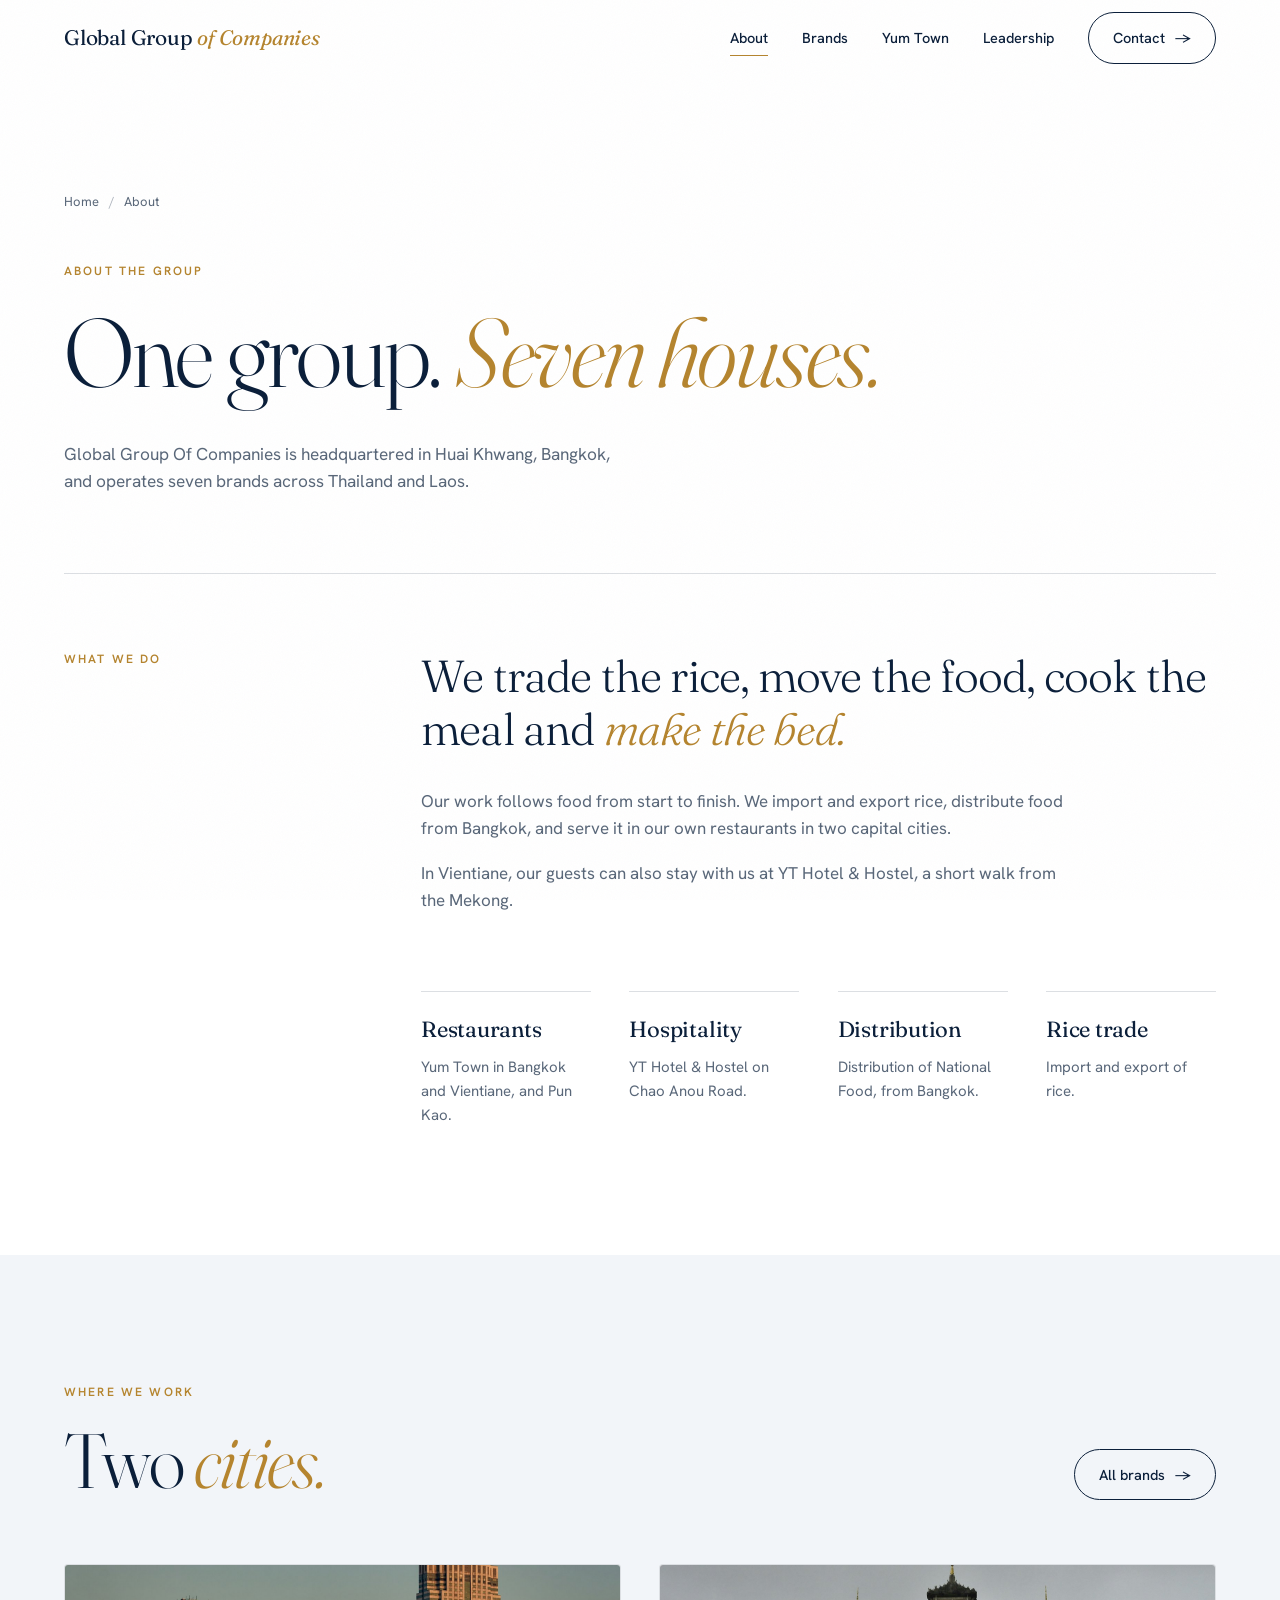
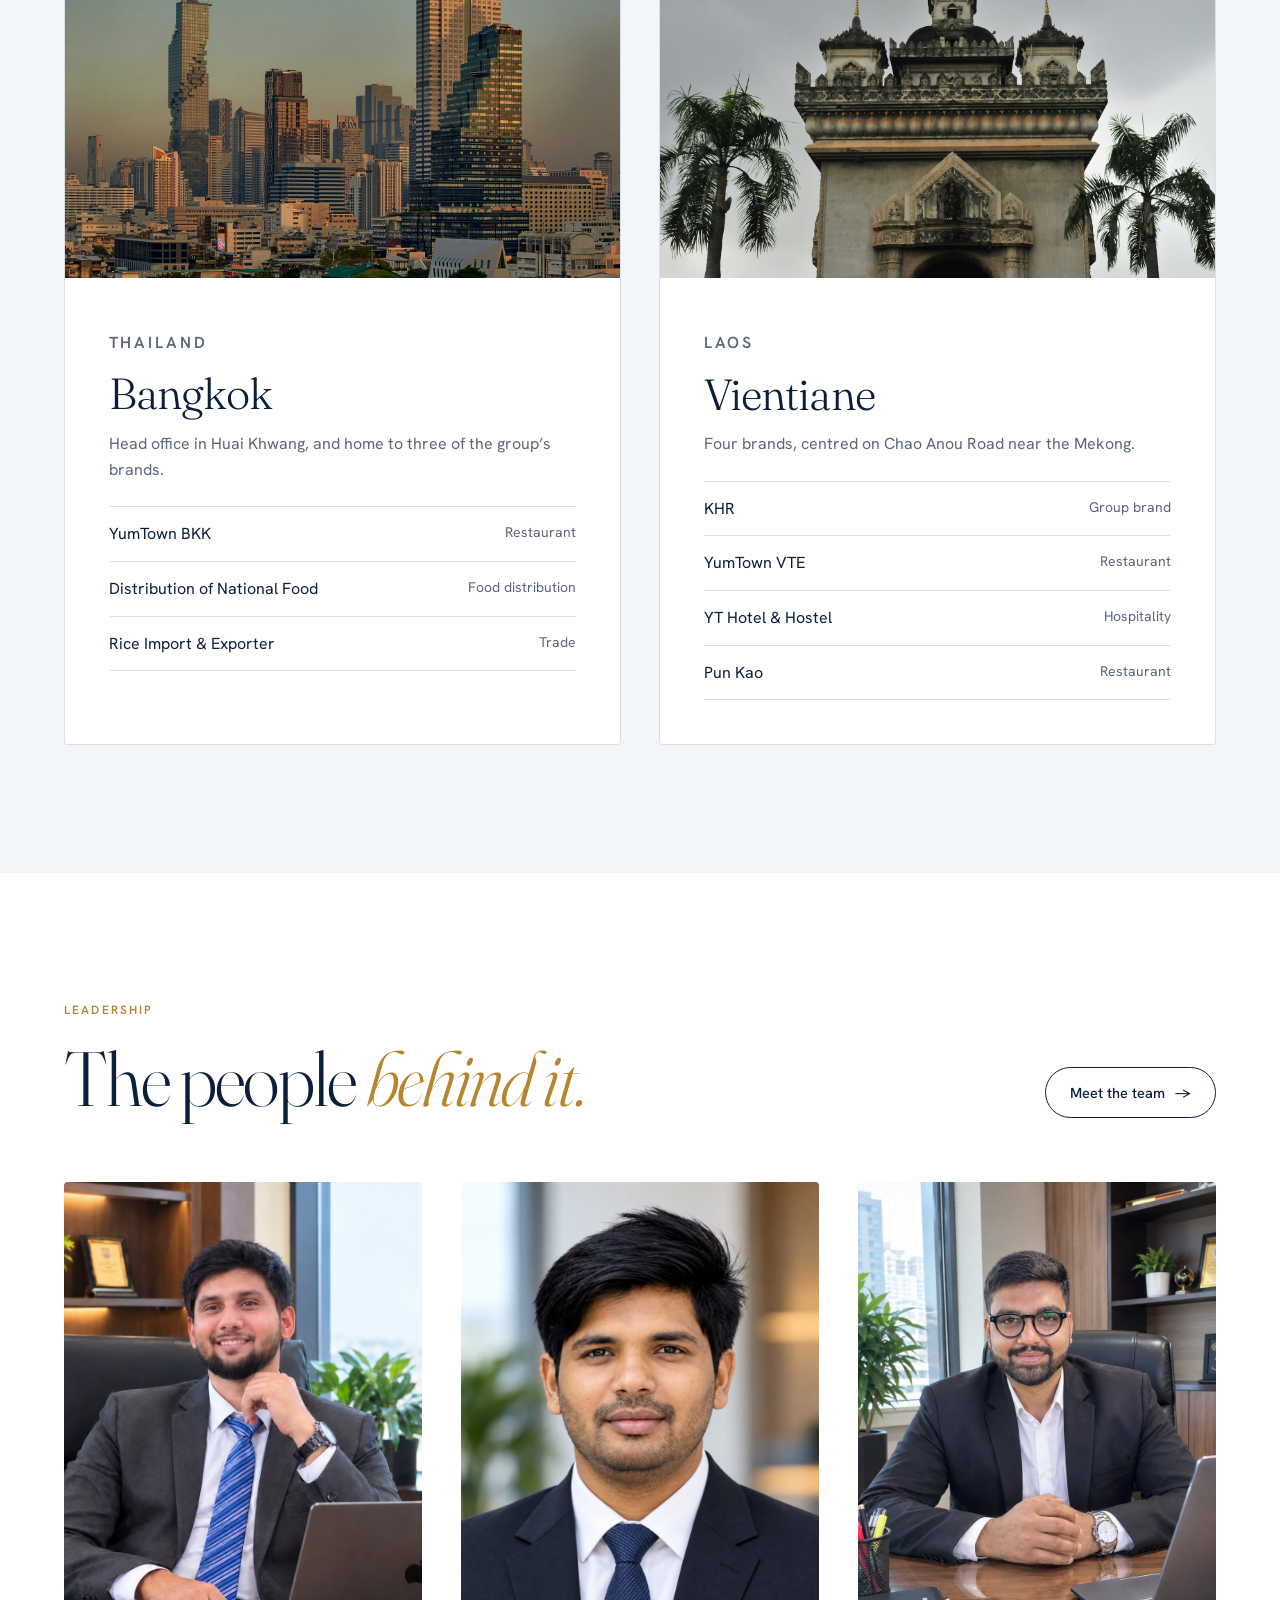
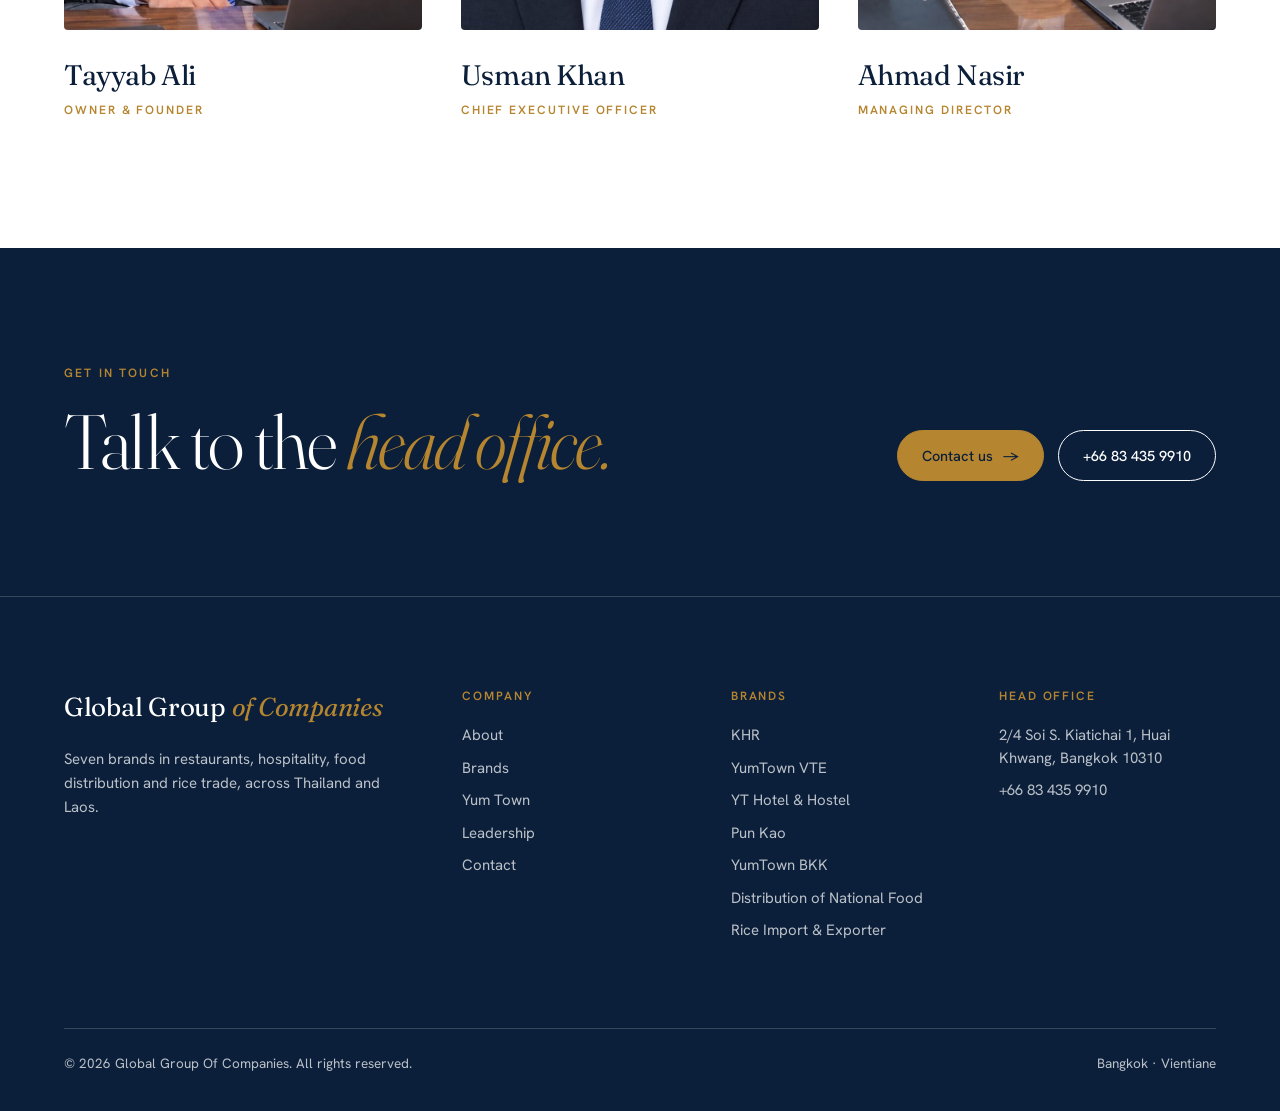
==== commit 0674c5ff: "Add photos and update colours Co-Authored-By: Claude Fable 5.1 <noreply@anthropic.com>" ====
--- a/about.html
+++ b/about.html
@@ -81,6 +81,7 @@
 
     <div class="cards">
       <div class="card reveal" style="--d:0.0s">
+        <figure class="card-img"><img src="images/bangkok.jpg" alt="Bangkok skyline" width="1600" height="900" loading="lazy" decoding="async"></figure>
         <p class="eyebrow">Thailand</p>
         <h3>Bangkok</h3>
         <p>Head office in Huai Khwang, and home to three of the group&rsquo;s brands.</p>
@@ -91,6 +92,7 @@
         </ul>
       </div>
       <div class="card reveal" style="--d:0.1s">
+        <figure class="card-img"><img src="images/vientiane.jpg" alt="Patuxai monument, Vientiane" width="1600" height="900" loading="lazy" decoding="async"></figure>
         <p class="eyebrow">Laos</p>
         <h3>Vientiane</h3>
         <p>Four brands, centred on Chao Anou Road near the Mekong.</p>
--- a/assets/style.css
+++ b/assets/style.css
@@ -247,6 +247,13 @@
 .plate.two { inset: 46% 0 0 46%; background: radial-gradient(120% 100% at 80% 0%, #D2A656 0%, var(--saffron) 50%, #84601F 100%); box-shadow: 0 30px 60px -30px rgba(11, 31, 58, .45); }
 .plate svg { position: absolute; inset: 0; width: 100%; height: 100%; }
 .plate .mono { position: absolute; left: 8%; bottom: 6%; font-family: var(--serif); font-style: italic; font-weight: 300; font-size: clamp(22px, 2.4vw, 34px); color: var(--paper); opacity: .92; }
+
+.banner-wrap + .section, .banner-wrap + div > .section { padding-top: clamp(56px, 7vw, 104px); }
+.banner { margin: 0; aspect-ratio: 21 / 9; border-radius: 4px; overflow: hidden; background: var(--paper-deep); }
+.banner img { width: 100%; height: 100%; object-fit: cover; transition: transform 1.6s var(--ease); }
+.banner:hover img { transform: scale(1.03); }
+.card-img { margin: calc(-1 * clamp(28px, 3.4vw, 52px)); margin-bottom: clamp(24px, 3vw, 40px); aspect-ratio: 16 / 9; overflow: hidden; border-radius: 3px 3px 0 0; background: var(--paper-deep); }
+.card-img img { width: 100%; height: 100%; object-fit: cover; }
 
 /* ---------- cards ---------- */
 .cards { display: grid; grid-template-columns: repeat(2, minmax(0, 1fr)); gap: clamp(20px, 3vw, 40px); }
@@ -398,6 +405,7 @@
   .brand:hover .brand-name { transform: none; }
 
   .plates { aspect-ratio: 1 / 1; }
+  .banner { aspect-ratio: 4 / 3; }
   .cards { grid-template-columns: minmax(0, 1fr); }
 
   .people-grid { grid-template-columns: minmax(0, 1fr); gap: 0; }
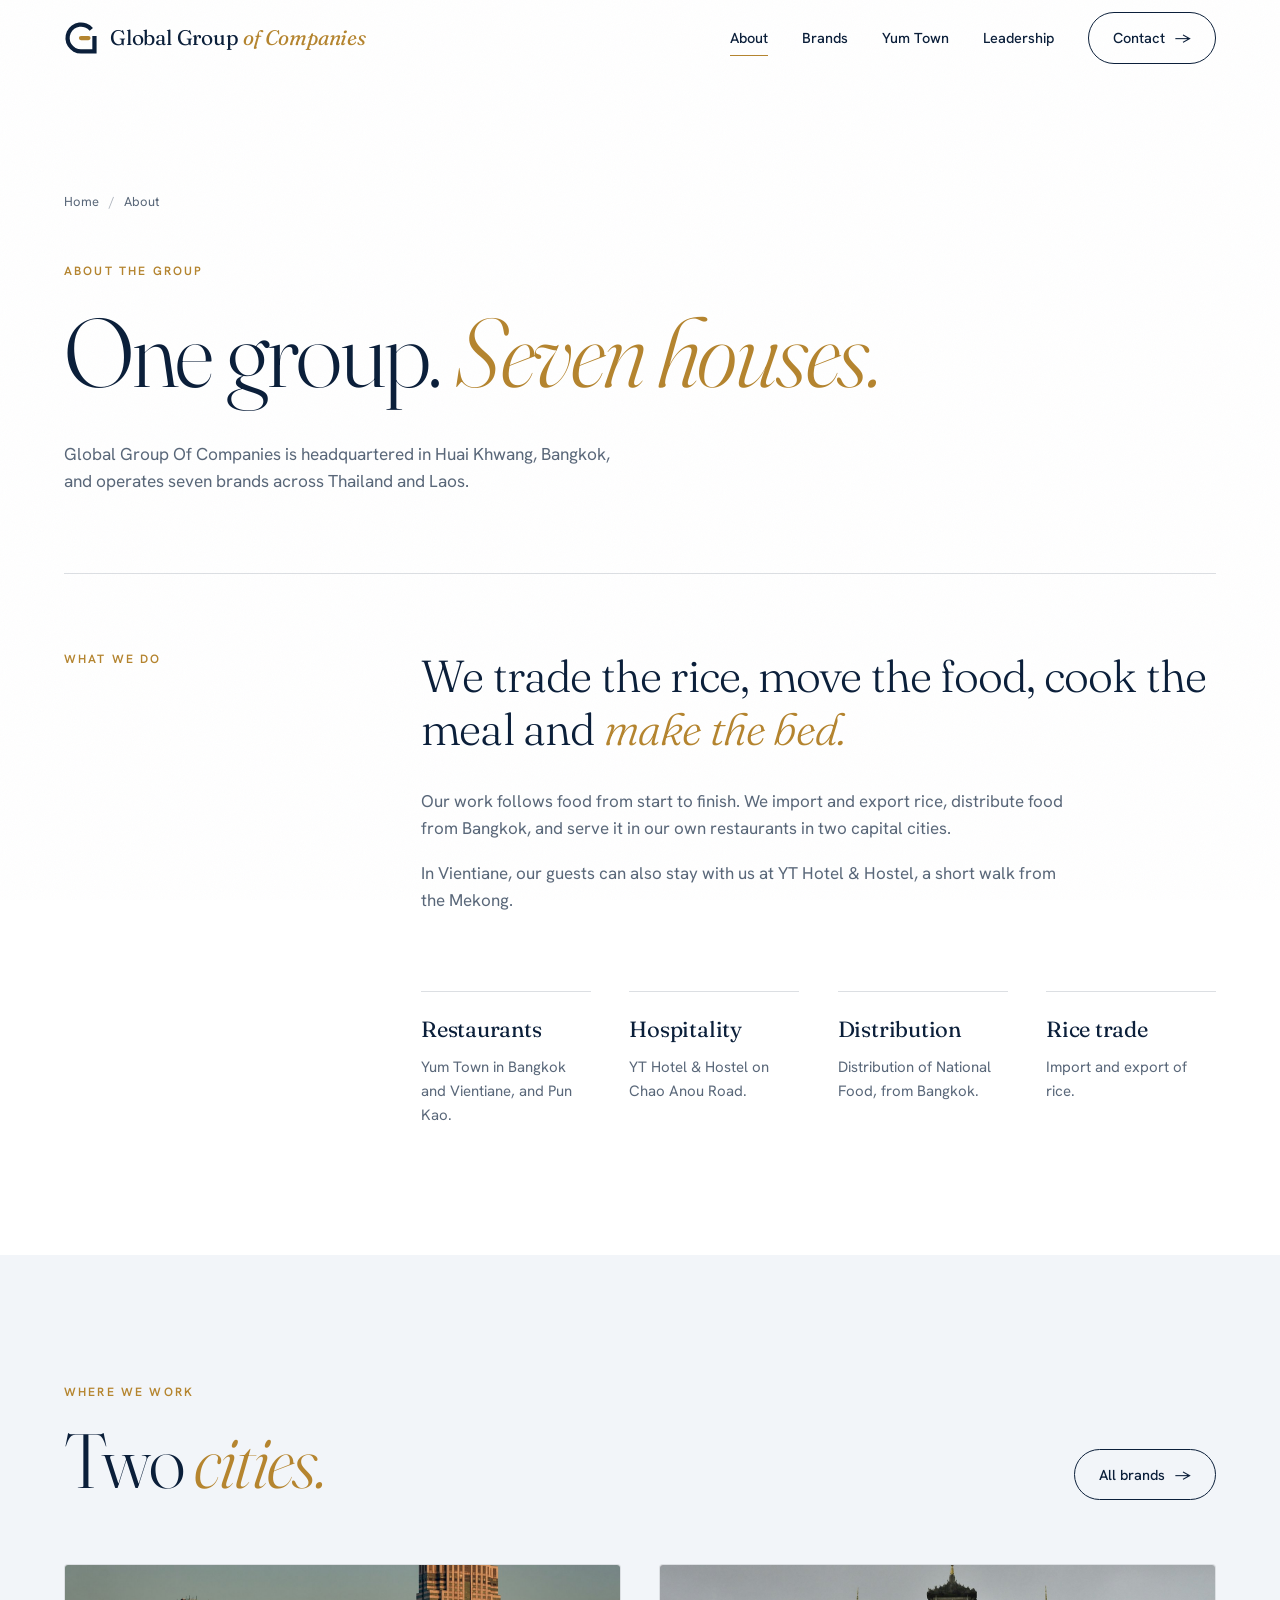
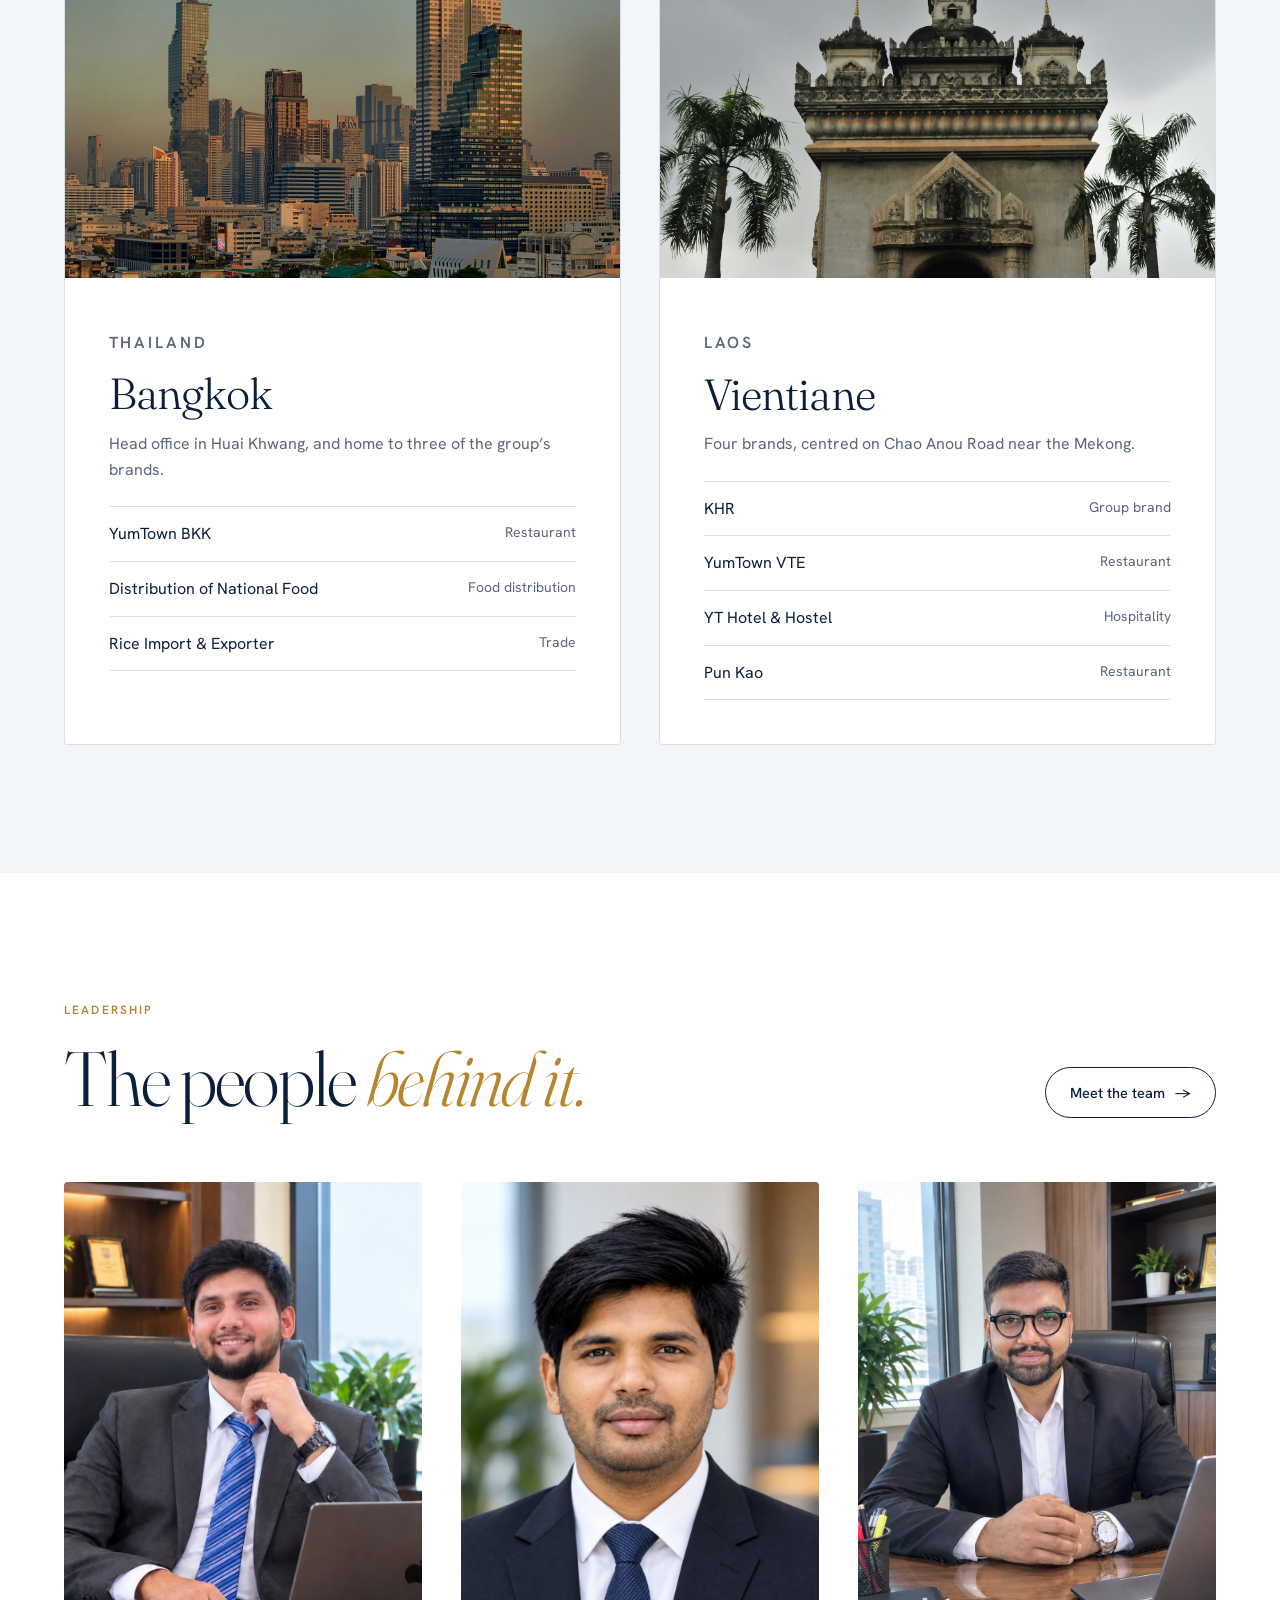
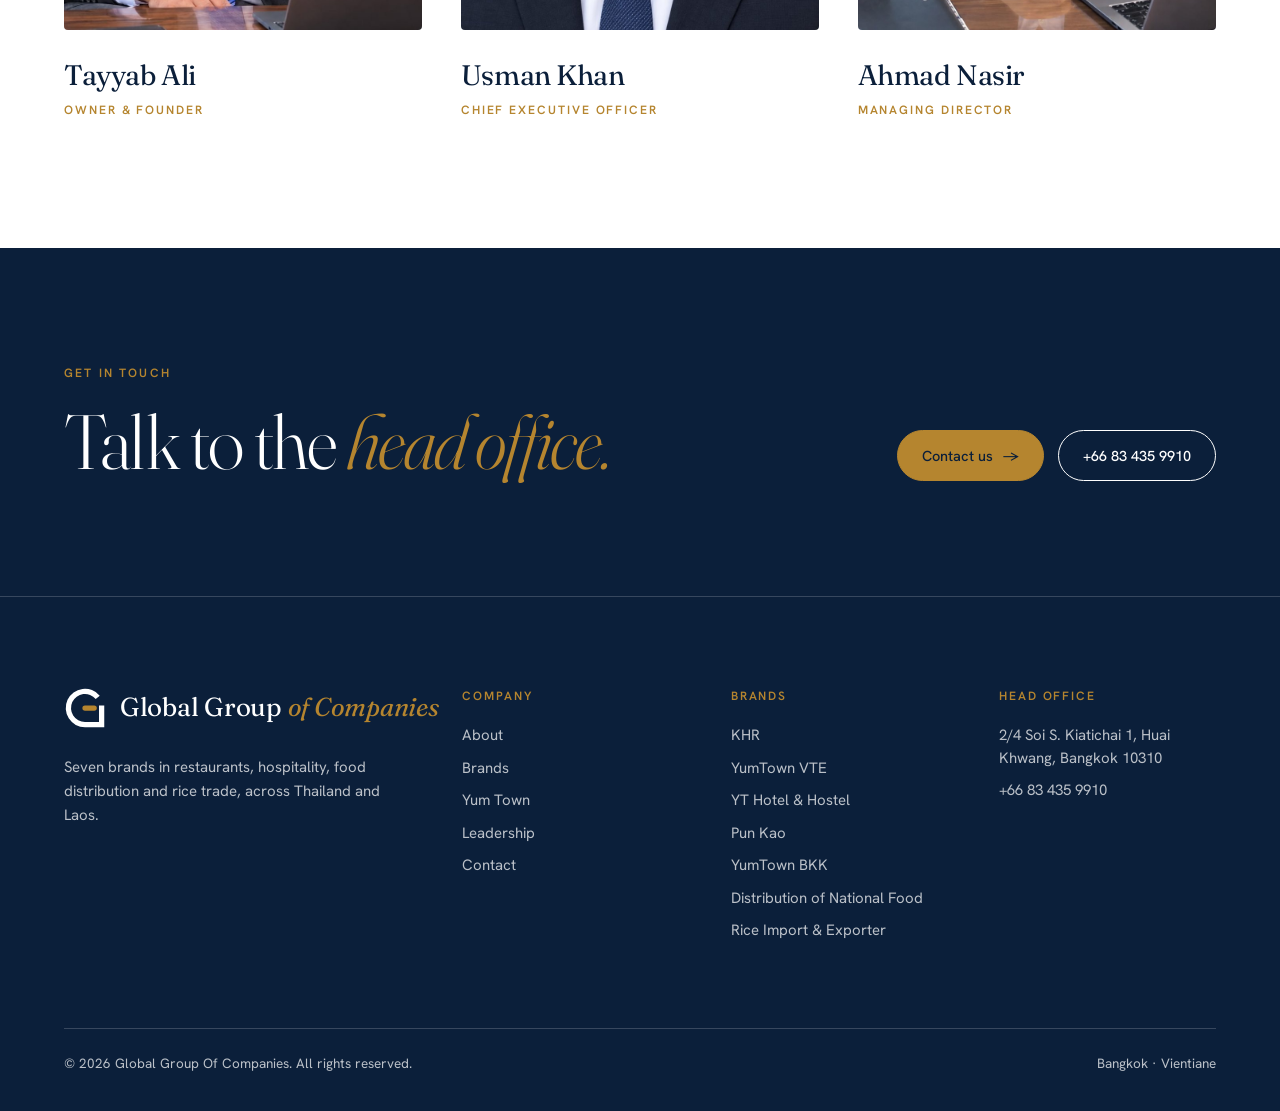
==== commit cd2c40e0: "Add logo to header, footer and favicon Co-Authored-By: Claude Opus 5.5 <noreply@anthropic.com>" ====
--- a/about.html
+++ b/about.html
@@ -9,7 +9,8 @@
 <meta property="og:title" content="About | Global Group Of Companies">
 <meta property="og:description" content="About Global Group Of Companies: a Bangkok-headquartered group of seven brands in restaurants, hospitality, food distribution and rice trade in Thailand and Laos.">
 <meta property="og:type" content="website">
-<link rel="icon" href="data:image/svg+xml,%3Csvg xmlns='http://www.w3.org/2000/svg' viewBox='0 0 64 64'%3E%3Crect width='64' height='64' rx='12' fill='%230B1F3A'/%3E%3Ctext x='32' y='43' font-family='Georgia,serif' font-size='34' fill='%23B5852F' text-anchor='middle'%3EG%3C/text%3E%3C/svg%3E">
+<link rel="icon" href="assets/favicon.svg" type="image/svg+xml">
+<link rel="apple-touch-icon" href="assets/apple-touch-icon.png">
 <link rel="preconnect" href="https://fonts.googleapis.com">
 <link rel="preconnect" href="https://fonts.gstatic.com" crossorigin>
 <link href="https://fonts.googleapis.com/css2?family=Fraunces:ital,opsz,wght@0,9..144,300..600;1,9..144,300..500&family=Hanken+Grotesk:wght@400;500;600&display=swap" rel="stylesheet">
@@ -20,7 +21,7 @@
 
 <header class="site-header">
   <div class="wrap nav">
-    <a href="index.html" class="wordmark" aria-label="Global Group Of Companies, home">Global Group <span>of Companies</span></a>
+    <a href="index.html" class="wordmark" aria-label="Global Group Of Companies, home"><svg class="logo-mark" viewBox="0 0 48 48" aria-hidden="true" focusable="false"><path fill="currentColor" d="M40.85 9.86A22 22 0 1 0 24 46H46V21H40V40H24A16 16 0 1 1 36.26 13.72Z"/><path fill="#B5852F" d="M24 21H34.5A3 3 0 0 1 34.5 27H24A3 3 0 0 1 24 21Z"/></svg><span class="wm-text">Global Group <em>of Companies</em></span></a>
     <nav class="nav-links" id="nav-links" aria-label="Main">
       <a href="about.html" aria-current="page">About</a>
       <a href="brands.html">Brands</a>
@@ -155,7 +156,7 @@
   <div class="wrap">
     <div class="foot-grid">
       <div>
-        <a href="index.html" class="wordmark">Global Group <span>of Companies</span></a>
+        <a href="index.html" class="wordmark"><svg class="logo-mark" viewBox="0 0 48 48" aria-hidden="true" focusable="false"><path fill="currentColor" d="M40.85 9.86A22 22 0 1 0 24 46H46V21H40V40H24A16 16 0 1 1 36.26 13.72Z"/><path fill="#B5852F" d="M24 21H34.5A3 3 0 0 1 34.5 27H24A3 3 0 0 1 24 21Z"/></svg><span class="wm-text">Global Group <em>of Companies</em></span></a>
         <p>Seven brands in restaurants, hospitality, food distribution and rice trade, across Thailand and Laos.</p>
       </div>
       <div>
--- a/assets/style.css
+++ b/assets/style.css
@@ -90,8 +90,9 @@
   box-shadow: 0 1px 0 var(--line);
 }
 .nav { display: flex; align-items: center; justify-content: space-between; height: 76px; }
-.wordmark { font-family: var(--serif); font-size: 21px; letter-spacing: -.01em; white-space: nowrap; }
-.wordmark span { color: var(--saffron); font-style: italic; }
+.wordmark { display: inline-flex; align-items: center; gap: 12px; font-family: var(--serif); font-size: 21px; letter-spacing: -.01em; white-space: nowrap; }
+.wordmark em { color: var(--saffron); font-style: italic; }
+.logo-mark { display: block; flex: none; height: 34px; width: auto; overflow: visible; }
 .nav-links { display: flex; align-items: center; gap: 34px; font-size: 14.5px; font-weight: 500; }
 .nav-links a:not(.btn) { position: relative; padding: 6px 0; }
 .nav-links a:not(.btn)::after {
@@ -333,6 +334,38 @@
 .directory td:nth-child(2) { color: var(--muted); font-size: 15px; }
 .directory td:last-child { white-space: nowrap; padding-right: 0; }
 
+/* ---------- form ---------- */
+.form-grid { display: grid; grid-template-columns: minmax(0, 1fr) minmax(0, 1.15fr); gap: clamp(32px, 5vw, 88px); align-items: start; }
+.form-grid h2 { font-size: clamp(40px, 6vw, 92px); margin-top: 20px; }
+.form-grid .lede { margin-top: 28px; }
+.form-note { margin-top: 20px; font-size: 15px; color: var(--muted-light); }
+.form-note a { color: var(--paper); border-bottom: 1px solid var(--line-light); padding-bottom: 2px; transition: color .3s, border-color .3s; }
+.form-note a:hover { color: var(--saffron); border-color: var(--saffron); }
+.form { display: grid; gap: 22px; }
+.field-row { display: grid; grid-template-columns: repeat(2, minmax(0, 1fr)); gap: 22px; }
+.field label { display: block; margin-bottom: 8px; font-size: 12px; font-weight: 600; letter-spacing: .16em; text-transform: uppercase; color: var(--muted-light); }
+.field label span { letter-spacing: .04em; text-transform: none; font-weight: 400; }
+.field input, .field select, .field textarea {
+  width: 100%;
+  padding: 14px 16px;
+  font: inherit; font-size: 16px;
+  color: var(--paper);
+  background: rgba(255, 255, 255, .06);
+  border: 1px solid var(--line-light);
+  border-radius: 4px;
+  transition: border-color .3s, background .3s;
+}
+.field textarea { resize: vertical; min-height: 140px; }
+.field select { appearance: none; -webkit-appearance: none; padding-right: 44px; background-image: url("data:image/svg+xml,%3Csvg xmlns='http://www.w3.org/2000/svg' width='12' height='8' viewBox='0 0 12 8'%3E%3Cpath d='M1 1l5 5 5-5' fill='none' stroke='%23FFFFFF' stroke-width='1.5'/%3E%3C/svg%3E"); background-repeat: no-repeat; background-position: right 16px center; }
+.field select option { color: var(--ink); background: var(--paper); }
+.field input:hover, .field select:hover, .field textarea:hover { border-color: rgba(255, 255, 255, .4); }
+.field input:focus, .field select:focus, .field textarea:focus { outline: none; border-color: var(--saffron); background-color: rgba(255, 255, 255, .1); }
+.form .btn { justify-self: start; cursor: pointer; font-family: inherit; }
+.hp { position: absolute; left: -9999px; width: 1px; height: 1px; overflow: hidden; }
+.form-done { margin-bottom: 28px; padding: 28px; border: 1px solid var(--saffron); border-radius: 4px; }
+.form-done h3 { font-family: var(--serif); font-weight: 300; font-size: 34px; letter-spacing: -.02em; }
+.form-done p { margin-top: 8px; color: var(--muted-light); }
+
 /* ---------- cta band ---------- */
 .cta { padding: clamp(72px, 9vw, 136px) 0; }
 .cta-grid { display: flex; align-items: end; justify-content: space-between; gap: 40px; flex-wrap: wrap; }
@@ -342,7 +375,8 @@
 /* ---------- footer ---------- */
 .site-footer { background: var(--ink); color: var(--paper); padding: clamp(56px, 7vw, 96px) 0 36px; border-top: 1px solid var(--line-light); }
 .foot-grid { display: grid; grid-template-columns: minmax(0, 1.6fr) repeat(3, minmax(0, 1fr)); gap: clamp(28px, 4vw, 64px); }
-.foot-grid .wordmark { font-size: 26px; }
+.foot-grid .wordmark { font-size: 26px; gap: 14px; }
+.foot-grid .logo-mark { height: 42px; }
 .foot-grid > div > p { margin-top: 18px; max-width: 24em; font-size: 15px; color: var(--muted-light); }
 .foot-grid h4 { margin: 0 0 18px; font-size: 12px; font-weight: 600; letter-spacing: .16em; text-transform: uppercase; color: var(--saffron); }
 .foot-grid li { margin-bottom: 10px; font-size: 15px; color: var(--muted-light); line-height: 1.5; }
@@ -352,7 +386,7 @@
 
 /* ---------- tablet ---------- */
 @media (max-width: 1000px) {
-  .hero-grid, .feature-grid, .detail-grid, .split { grid-template-columns: minmax(0, 1fr); }
+  .hero-grid, .feature-grid, .detail-grid, .split, .form-grid { grid-template-columns: minmax(0, 1fr); }
   .detail-grid.flip > .map { order: 0; }
   .hero-grid { align-items: start; }
   .route { max-width: 520px; }
@@ -368,7 +402,10 @@
 @media (max-width: 760px) {
   body { font-size: 16px; }
   .nav { height: 64px; }
-  .wordmark { font-size: 19px; }
+  .wordmark { font-size: 19px; gap: 10px; }
+  .logo-mark { height: 28px; }
+  .foot-grid .wordmark { font-size: 22px; gap: 12px; }
+  .foot-grid .logo-mark { height: 34px; }
   .nav-toggle { display: block; }
   .nav-links {
     position: fixed; inset: 0;
@@ -385,7 +422,8 @@
   .nav-links a:not(.btn)::after { display: none; }
   .nav-links a[aria-current="page"]:not(.btn) { color: var(--saffron); font-style: italic; }
   .nav-links .btn { margin-top: 28px; }
-  .nav-open .site-header { background: var(--paper); box-shadow: none; }
+  /* backdrop-filter would make the header the containing block of the fixed menu */
+  .nav-open .site-header { background: var(--paper); box-shadow: none; backdrop-filter: none; -webkit-backdrop-filter: none; }
 
   .hero { padding-top: 120px; }
   .hero h1 { font-size: clamp(50px, 15.5vw, 80px); }
@@ -417,6 +455,8 @@
   .person .role { align-self: start; }
 
   .info > div { grid-template-columns: minmax(0, 1fr); gap: 6px; padding: 18px 0; }
+  .field-row { grid-template-columns: minmax(0, 1fr); }
+  .form .btn { justify-self: stretch; justify-content: center; }
   .map { min-height: 340px; }
 
   .directory thead { display: none; }
@@ -425,11 +465,22 @@
   .directory tr:last-child { border-bottom: 1px solid var(--line); }
   .directory td, .directory tr:last-child td { padding: 0; border: 0; }
   .directory td + td { margin-top: 6px; }
+  .directory td a { display: inline-block; padding: 10px 0; }
+  .directory td:first-child a { padding: 4px 0 8px; }
+  .info .tel { display: inline-block; padding: 6px 0; }
 
   .pager b { font-size: 22px; }
   .cta-grid { align-items: start; flex-direction: column; gap: 32px; }
   .cta .actions { width: 100%; }
   .foot-grid { grid-template-columns: minmax(0, 1fr); gap: 36px; }
+}
+
+/* ---------- small phones ---------- */
+@media (max-width: 359px) {
+  .wordmark { font-size: 17px; gap: 8px; }
+  .logo-mark { height: 26px; }
+  .foot-grid .wordmark { font-size: 20px; gap: 10px; }
+  .foot-grid .logo-mark { height: 30px; }
 }
 
 @media (prefers-reduced-motion: reduce) {
